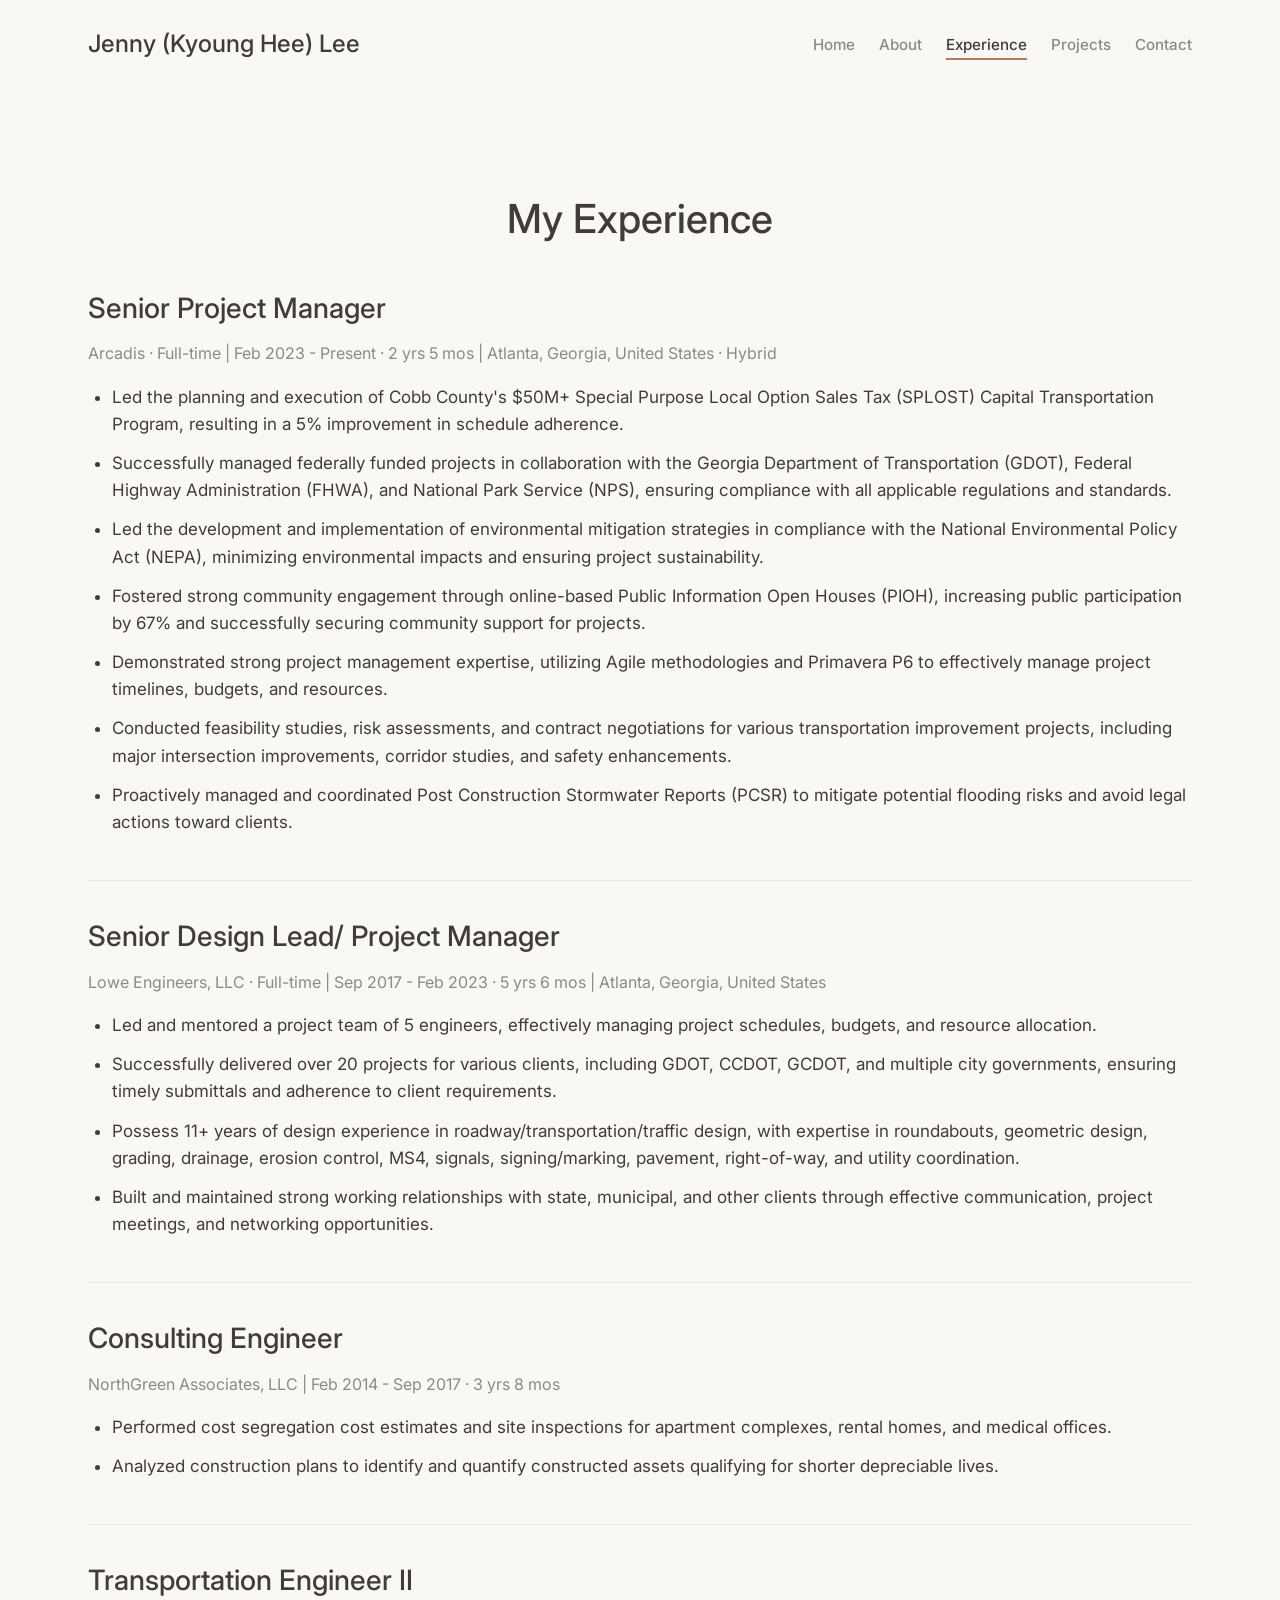
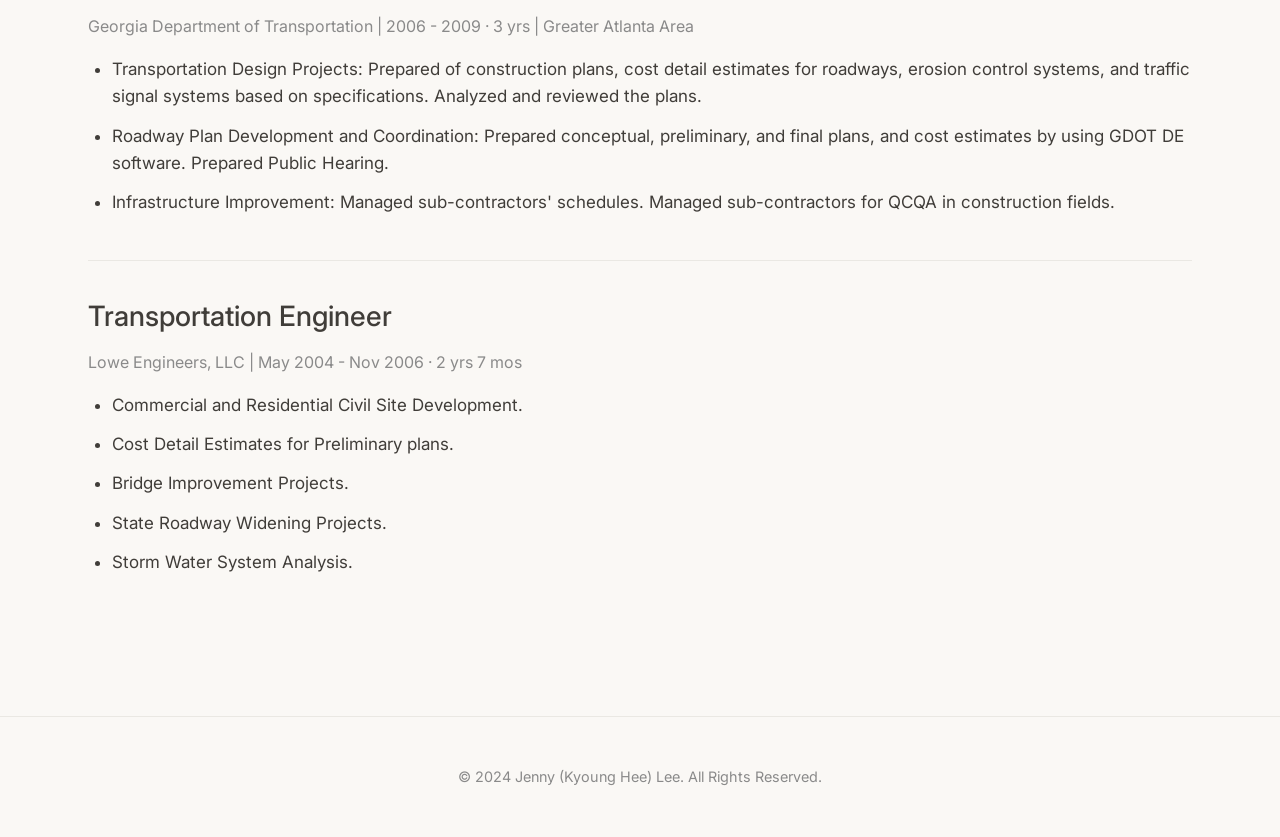
==== experience.html @ 039169fc "Jules was unable to complete the task in time. Please review the work done so far and provide feedba" ====
<!DOCTYPE html>
<html lang="en">
<head>
    <meta charset="UTF-8">
    <meta name="viewport" content="width=device-width, initial-scale=1.0">
    <title>Experience - Jenny (Kyoung Hee) Lee</title>
    <link rel="stylesheet" href="style.css">
    <link href="https://fonts.googleapis.com/css2?family=Inter:wght@400;500&display=swap" rel="stylesheet">
</head>
<body>
    <header>
        <div class="container">
            <div id="branding">
                <h1><a href="index.html">Jenny (Kyoung Hee) Lee</a></h1>
            </div>
            <nav>
                <ul>
                    <li><a href="index.html">Home</a></li>
                    <li><a href="index.html#about">About</a></li>
                    <li><a href="experience.html" class="active">Experience</a></li>
                    <li><a href="projects.html">Projects</a></li>
                    <li><a href="index.html#contact">Contact</a></li>
                </ul>
            </nav>
        </div>
    </header>
    <main>
        <section id="experience-content">
            <div class="container">
                <h2>My Experience</h2>

                <article class="job">
                    <h3>Senior Project Manager</h3>
                    <p class="company-details">Arcadis · Full-time | Feb 2023 - Present · 2 yrs 5 mos | Atlanta, Georgia, United States · Hybrid</p>
                    <ul>
                        <li>Led the planning and execution of Cobb County's $50M+ Special Purpose Local Option Sales Tax (SPLOST) Capital Transportation Program, resulting in a 5% improvement in schedule adherence.</li>
                        <li>Successfully managed federally funded projects in collaboration with the Georgia Department of Transportation (GDOT), Federal Highway Administration (FHWA), and National Park Service (NPS), ensuring compliance with all applicable regulations and standards.</li>
                        <li>Led the development and implementation of environmental mitigation strategies in compliance with the National Environmental Policy Act (NEPA), minimizing environmental impacts and ensuring project sustainability.</li>
                        <li>Fostered strong community engagement through online-based Public Information Open Houses (PIOH), increasing public participation by 67% and successfully securing community support for projects.</li>
                        <li>Demonstrated strong project management expertise, utilizing Agile methodologies and Primavera P6 to effectively manage project timelines, budgets, and resources.</li>
                        <li>Conducted feasibility studies, risk assessments, and contract negotiations for various transportation improvement projects, including major intersection improvements, corridor studies, and safety enhancements.</li>
                        <li>Proactively managed and coordinated Post Construction Stormwater Reports (PCSR) to mitigate potential flooding risks and avoid legal actions toward clients.</li>
                    </ul>
                </article>

                <article class="job">
                    <h3>Senior Design Lead/ Project Manager</h3>
                    <p class="company-details">Lowe Engineers, LLC · Full-time | Sep 2017 - Feb 2023 · 5 yrs 6 mos | Atlanta, Georgia, United States</p>
                    <ul>
                        <li>Led and mentored a project team of 5 engineers, effectively managing project schedules, budgets, and resource allocation.</li>
                        <li>Successfully delivered over 20 projects for various clients, including GDOT, CCDOT, GCDOT, and multiple city governments, ensuring timely submittals and adherence to client requirements.</li>
                        <li>Possess 11+ years of design experience in roadway/transportation/traffic design, with expertise in roundabouts, geometric design, grading, drainage, erosion control, MS4, signals, signing/marking, pavement, right-of-way, and utility coordination.</li>
                        <li>Built and maintained strong working relationships with state, municipal, and other clients through effective communication, project meetings, and networking opportunities.</li>
                    </ul>
                </article>

                <article class="job">
                    <h3>Consulting Engineer</h3>
                    <p class="company-details">NorthGreen Associates, LLC | Feb 2014 - Sep 2017 · 3 yrs 8 mos</p>
                    <ul>
                        <li>Performed cost segregation cost estimates and site inspections for apartment complexes, rental homes, and medical offices.</li>
                        <li>Analyzed construction plans to identify and quantify constructed assets qualifying for shorter depreciable lives.</li>
                    </ul>
                </article>

                <article class="job">
                    <h3>Transportation Engineer II</h3>
                    <p class="company-details">Georgia Department of Transportation | 2006 - 2009 · 3 yrs | Greater Atlanta Area</p>
                    <ul>
                        <li>Transportation Design Projects: Prepared of construction plans, cost detail estimates for roadways, erosion control systems, and traffic signal systems based on specifications. Analyzed and reviewed the plans.</li>
                        <li>Roadway Plan Development and Coordination: Prepared conceptual, preliminary, and final plans, and cost estimates by using GDOT DE software. Prepared Public Hearing.</li>
                        <li>Infrastructure Improvement: Managed sub-contractors' schedules. Managed sub-contractors for QCQA in construction fields.</li>
                    </ul>
                </article>

                <article class="job">
                    <h3>Transportation Engineer</h3>
                    <p class="company-details">Lowe Engineers, LLC | May 2004 - Nov 2006 · 2 yrs 7 mos</p>
                    <ul>
                        <li>Commercial and Residential Civil Site Development.</li>
                        <li>Cost Detail Estimates for Preliminary plans.</li>
                        <li>Bridge Improvement Projects.</li>
                        <li>State Roadway Widening Projects.</li>
                        <li>Storm Water System Analysis.</li>
                    </ul>
                </article>

            </div>
        </section>
    </main>
    <footer>
        <div class="container">
            <p>&copy; 2024 Jenny (Kyoung Hee) Lee. All Rights Reserved.</p>
            <!-- Conceptual: A subtle Maedeup knot graphic or a very minimalist landscape line drawing (Minhwa inspired) could be placed here in the footer as a small decorative element. -->
        </div>
    </footer>
</body>
</html>
---- style.css ----
/* Reset and Base Styles */
* {
    margin: 0;
    padding: 0;
    box-sizing: border-box;
}

/* Import chosen font - Example: Inter */
@import url('https://fonts.googleapis.com/css2?family=Inter:wght@400;500&display=swap');
/* Other options:
@import url('https://fonts.googleapis.com/css2?family=Manrope:wght@400;500&display=swap');
@import url('https://fonts.googleapis.com/css2?family=Figtree:wght@400;500&display=swap');
*/

/* CSS Variables */
:root {
    /* Color Palette */
    --color-bg: #FAF8F5; /* Warm, soft off-white/light cream */
    --color-text-primary: #403D39; /* Dark, soft gray/charcoal */
    --color-text-secondary: #8A8A8A; /* Lighter, warm gray */
    --color-accent: #B07B61; /* Muted, earthy terracotta/clay */
    --color-border: #EAE8E3; /* Very light, warm gray */
    --color-image-overlay: rgba(0, 0, 0, 0.2); /* Semi-transparent dark overlay */

    /* Font Family */
    --font-family-sans: 'Inter', sans-serif; /* Chosen font with fallback */
    /* --font-family-sans: 'Manrope', sans-serif; */
    /* --font-family-sans: 'Figtree', sans-serif; */

    /* Base Font Size */
    --font-size-base: 17px; /* Comfortable base font size */

    /* Spacing Scale */
    --space-xxs: 0.25rem; /* 4px if base is 16px */
    --space-xs: 0.5rem;   /* 8px */
    --space-sm: 0.75rem;  /* 12px */
    --space-md: 1rem;     /* 16px */
    --space-lg: 1.5rem;   /* 24px */
    --space-xl: 2rem;     /* 32px */
    --space-xxl: 3rem;    /* 48px */
    --space-xxxl: 4rem;   /* 64px */

    /* Transitions for Hover Effects */
    --transition-speed: 0.3s;
    --transition-timing: ease-in-out;
}

/* Body Styles */
body {
    font-family: var(--font-family-sans);
    font-size: var(--font-size-base);
    line-height: 1.7; /* Generous line height from new specs */
    color: var(--color-text-primary);
    background-color: var(--color-bg);
    -webkit-font-smoothing: antialiased; /* Smoother fonts */
    -moz-osx-font-smoothing: grayscale;
}

/* Basic Image Styling */
img, picture, video, canvas, svg {
    display: block;
    max-width: 100%;
    height: auto; /* Maintain aspect ratio */
}

/* General Smooth Transitions for Interactive Elements (can be overridden) */
a, button, input[type="submit"], input[type="button"] {
    transition: all var(--transition-speed) var(--transition-timing);
}

/* Global Link Styling */
a {
    color: inherit; /* Default links inherit text color */
    text-decoration: none; /* No underline by default */
    /* transition is already globally set */
}

a:hover {
    color: var(--color-accent); /* Accent color on hover for most links */
    /* text-decoration: underline; */ /* Optional: underline on hover, can be specific */
    /* text-decoration-color: var(--color-accent); */ /* If using underline */
}

/* Layout Styles */
.container {
    width: 90%; /* Or a different percentage like 85%-90% based on preference */
    max-width: 1280px; /* Updated max-width */
    margin-left: auto;
    margin-right: auto;
    padding-left: var(--space-lg); /* Use consistent spacing variables */
    padding-right: var(--space-lg);
}

/* Header and Navigation */
header {
    background-color: transparent; /* Header is transparent */
    padding: var(--space-lg) 0;
    position: sticky;
    top: 0;
    z-index: 1000;
    /* backdrop-filter: blur(5px); */ /* Optional: if a subtle blur is desired under header */
    /* border-bottom: 1px solid var(--color-border); */ /* Optional: subtle border */
}

header .container {
    display: flex;
    justify-content: space-between;
    align-items: center;
}

#branding h1 {
    margin: 0;
    font-size: 1.5rem; /* Corresponds to --font-size-h4 or similar */
    font-weight: 500; /* Medium weight for branding */
}

#branding h1 a {
    color: var(--color-text-primary);
    text-decoration: none;
}

#branding h1 a:hover {
    color: var(--color-accent);
}

nav ul {
    list-style: none;
    display: flex;
    gap: var(--space-lg); /* Spacing between nav items */
}

nav ul li a {
    text-decoration: none;
    color: var(--color-text-secondary); /* Lighter color for nav links */
    font-size: 0.95rem; /* Slightly smaller than base */
    font-weight: 500;
    padding-bottom: var(--space-xxs);
    border-bottom: 2px solid transparent;
}

nav ul li a:hover,
nav ul li a.active { /* For current page indication */
    color: var(--color-text-primary);
    border-bottom-color: var(--color-accent);
}

/* Main Content and Sections */
main {
    padding-top: var(--space-xl); /* Space below sticky header if header had fixed height/bg */
                               /* May not be needed if header is transparent and content flows under */
}

section {
    padding: var(--space-xxxl) 0; /* Generous padding for sections */
}

section:nth-child(even) { /* Example: alternate section background if desired */
    /* background-color: #F7F5F2; */ /* Slightly different off-white */
}

section h2 { /* Section Titles */
    font-size: 2.5rem; /* Corresponds to --font-size-h2 or similar */
    font-weight: 500;
    color: var(--color-text-primary);
    margin-bottom: var(--space-xl);
    text-align: center; /* Centered section titles */
}

/* Footer */
footer {
    padding: var(--space-xxl) 0;
    text-align: center;
    border-top: 1px solid var(--color-border); /* Subtle border for footer */
    margin-top: var(--space-xxxl);
}

footer p {
    color: var(--color-text-secondary);
    font-size: 0.9rem;
}

/* Section-Specific Styles */

/* Hero Section */
#hero {
    text-align: center;
    padding: var(--space-xxxl) var(--space-lg) var(--space-xxl) var(--space-lg); /* Adjusted padding */
    background-color: transparent; /* Hero might not need a different background */
}

#hero h2 { /* Main headline in Hero */
    font-size: 3rem; /* Example size, adjust as per hierarchy */
    font-weight: 500;
    line-height: 1.2;
    margin-bottom: var(--space-lg);
    color: var(--color-text-primary);
}

#hero p { /* Sub-headline */
    font-size: 1.25rem;
    color: var(--color-text-secondary);
    max-width: 750px; /* Max width for readability */
    margin-left: auto;
    margin-right: auto;
    margin-bottom: var(--space-xl);
}

/* About Section */
#about .container {
    max-width: 800px; /* More focused text column for readability */
    /* text-align: left; */ /* Default, so not strictly needed to override */
}

#about p {
    font-size: 1.1rem; /* Slightly larger for emphasis if desired */
    line-height: 1.7; /* Ensure this is applied */
    color: var(--color-text-primary);
    margin-bottom: var(--space-lg);
}
/* Conceptual: Add subtle border-radius to images if any are ever added here */
/* #about img { border-radius: 4px; animation: fadeIn 0.5s ease-in-out; } */

/* Experience Section */
.job {
    margin-bottom: var(--space-xl);
    padding-bottom: var(--space-xl);
    border-bottom: 1px solid var(--color-border);
}

.job:last-child {
    border-bottom: none;
    margin-bottom: 0;
    padding-bottom: 0;
}

.job h3 { /* Job Title */
    font-size: 1.75rem; /* --font-size-h3 or similar */
    font-weight: 500;
    margin-bottom: var(--space-xs);
    color: var(--color-text-primary);
}

.job .company-details { /* Company, Dates, Location */
    font-size: 1rem;
    color: var(--color-text-secondary);
    margin-bottom: var(--space-md);
}

.job ul {
    list-style-position: outside;
    padding-left: var(--space-lg); /* Indent list */
}

.job ul li {
    margin-bottom: var(--space-sm);
    line-height: 1.6; /* Ensure good line height for list items */
}

/* Education Section */
.education-item {
    margin-bottom: var(--space-lg);
}

.education-item:last-child {
    margin-bottom: 0;
}

.education-item h3 { /* Institution Name */
    font-size: 1.5rem; /* --font-size-h4 or similar */
    font-weight: 500;
    margin-bottom: var(--space-xxs);
}

.education-item .degree { /* Degree and Field */
    font-size: 1.1rem;
    color: var(--color-text-primary); /* Slightly more prominent */
    font-weight: 500;
    margin-bottom: var(--space-xs);
}

.education-item .duration,
.education-item .activities {
    font-size: 0.95rem;
    color: var(--color-text-secondary);
    margin-bottom: var(--space-xs);
}

/* Licenses & Certifications Section */
.licenses-list {
    list-style: none; /* Remove default bullets */
    padding-left: 0;
}

.licenses-list li {
    font-size: 1.05rem;
    margin-bottom: var(--space-md);
    padding-left: var(--space-lg); /* Space for custom marker */
    position: relative;
}

.licenses-list li::before {
    content: '✧'; /* Example Unicode character: star or other motif */
    position: absolute;
    left: 0;
    top: 2px; /* Adjust vertical alignment */
    color: var(--color-accent);
    font-size: 1rem; /* Size of the marker */
}

/* Skills Section */
.skills-list {
    list-style: none;
    padding: 0;
    display: flex; /* Using flexbox for wrapping tags */
    flex-wrap: wrap;
    gap: var(--space-md); /* Gap between skill tags */
    justify-content: center; /* Center tags if they don't fill width */
}

.skills-list li {
    background-color: transparent;
    color: var(--color-text-secondary);
    padding: var(--space-sm) var(--space-md);
    border: 1px solid var(--color-border);
    border-radius: 20px; /* Pill shape */
    font-size: 0.95rem;
    font-weight: 500;
}

.skills-list li:hover {
    background-color: var(--color-accent);
    color: var(--color-bg); /* Or a light text color if accent is dark */
    border-color: var(--color-accent);
}


/* Activity Section (Posts) */
#activity h2 { /* "Recent Activity & Posts" */
    text-align: center; /* Keep centered as per default section h2 */
    margin-bottom: var(--space-xl); /* Ensure adequate space before posts */
}
#activity .post {
    background-color: transparent; /* No heavy card background */
    padding: var(--space-md) 0; /* Vertical padding, no horizontal as container handles it */
    margin-bottom: var(--space-lg);
    border-bottom: 1px solid var(--color-border); /* Subtle separator */
    /* Remove box-shadow and excessive padding from previous .post style */
}

#activity .post:last-of-type {
    border-bottom: none; /* Corrected from previous attempt where this might have been missed */
    margin-bottom: 0;
}

#activity .post-meta {
    font-size: 0.9rem;
    color: var(--color-text-secondary);
    margin-bottom: var(--space-sm);
}

#activity .post-content p {
    font-size: 1rem; /* Standard body text size */
    line-height: 1.7;
    color: var(--color-text-primary);
    margin-bottom: var(--space-sm);
}

#activity .post-content .quoted-text {
    border-left: 3px solid var(--color-accent);
    padding-left: var(--space-md);
    margin: var(--space-md) 0;
    font-style: normal; /* Remove italic if not desired for new theme */
    color: var(--color-text-secondary); /* Keep secondary for quotes */
}

#activity .post-content .quoted-text p {
    font-size: 0.95rem; /* Slightly smaller for quotes */
}

#activity .post-engagement {
    font-size: 0.9rem;
    color: var(--color-text-secondary);
    margin-top: var(--space-sm);
}

/* Contact Section */
#contact {
    text-align: center;
}

#contact p {
    font-size: 1.1rem;
    margin-bottom: var(--space-md);
    color: var(--color-text-primary);
}

#contact a {
    color: var(--color-accent); /* Starts with accent color */
    text-decoration: none;
    font-weight: 500;
    border-bottom: 1px solid transparent;
}

#contact a:hover {
    border-bottom-color: var(--color-accent); /* Underline hover for already accent link */
    color: var(--color-accent); /* Keep accent color, or slightly darken/lighten if desired */
}

/* Utility and Theming Classes (e.g., for dividers) */
hr.styled-divider {
    border: 0;
    height: 1px;
    background-image: linear-gradient(to right, transparent, var(--color-border), transparent);
    margin: var(--space-xxl) 0;
}

hr.styled-divider-subtle { /* For use within sections, like between posts if not using border-bottom */
    border: 0;
    height: 1px;
    background-color: var(--color-border); /* Lighter than main styled-divider */
    margin: var(--space-lg) 0; /* Adjust spacing if kept */
}

@keyframes fadeIn {
    from { opacity: 0; }
    to { opacity: 1; }
}

.fade-in-image {
    animation: fadeIn 0.5s ease-in-out;
    border-radius: 4px; /* Apply default border-radius here */
}

/* Conceptual Minimal Button Styling */
.btn {
    display: inline-block;
    padding: var(--space-sm) var(--space-lg);
    font-family: var(--font-family-sans);
    font-size: 0.95rem; /* Or var(--font-size-base) */
    font-weight: 500;
    text-align: center;
    cursor: pointer;
    border: 1px solid transparent; /* Default no border */
    border-radius: 4px; /* Subtle border-radius as per image spec */
    color: var(--color-text-secondary); /* Default text color for minimal button */
    background-color: transparent;
    /* transition is already global */
}

.btn:hover {
    color: var(--color-accent);
    /* border-color: var(--color-accent); */ /* Optional border on hover */
}

.btn-primary { /* Example of a primary button */
    color: var(--color-bg); /* Text color for primary button */
    background-color: var(--color-accent); /* Accent background */
    border-color: var(--color-accent);
}

.btn-primary:hover {
    background-color: #A06B51; /* Slightly darker accent - adjust as needed */
    border-color: #A06B51;
    color: var(--color-bg);
}

/* Conceptual Form Input Styling */
input[type="text"],
input[type="email"],
input[type="tel"],
textarea {
    font-family: var(--font-family-sans);
    font-size: 1rem;
    padding: var(--space-sm) var(--space-md);
    border: 1px solid var(--color-border);
    border-radius: 4px; /* Subtle border-radius */
    background-color: var(--color-bg); /* Or a slightly lighter variant like #fff */
    color: var(--color-text-primary);
    width: 100%; /* Default to full width within container */
    margin-bottom: var(--space-md);
    /* transition is already global */
}

input[type="text"]:focus,
input[type="email"]:focus,
input[type="tel"]:focus,
textarea:focus {
    outline: none;
    border-color: var(--color-accent);
    box-shadow: 0 0 3px var(--color-accent); /* Simpler focus shadow */
}

/* Styling for Projects Page - projects.html */
#projects-content .project-entry {
    background-color: var(--color-bg); /* Or a slightly whiter like #FFFFFF if --color-bg is very creamy */
    border: 1px solid var(--color-border);
    border-radius: 8px; /* Soften edges, consistent with image styling goal */
    padding: var(--space-xl);
    margin-bottom: var(--space-xxl); /* Space between project entries */
    box-shadow: 0 2px 5px rgba(0,0,0,0.05); /* Subtle shadow for depth */
}

.project-section {
    margin-bottom: var(--space-lg);
    padding-bottom: var(--space-lg);
    border-bottom: 1px solid var(--color-border); /* Divider between sections within a project */
}

.project-section:last-child {
    margin-bottom: 0;
    padding-bottom: 0;
    border-bottom: none;
}

.project-section h4 { /* Titles for sections like "Executive Summary" */
    font-size: 1.5rem; /* h3 size from spec */
    font-weight: 500;
    color: var(--color-text-primary);
    margin-bottom: var(--space-md);
    padding-bottom: var(--space-sm);
    border-bottom: 2px solid var(--color-accent);
    display: inline-block; /* So border only spans text */
}

.project-name { /* Main project title */
    font-size: 2rem; /* h2 size from spec */
    font-weight: 500;
    color: var(--color-text-primary);
    margin-bottom: var(--space-md);
}

.project-meta {
    font-size: 1rem;
    color: var(--color-text-secondary);
    margin-bottom: var(--space-xs);
}

.project-meta .meta-label,
.project-section .sub-label { /* For labels like "My Role:", "Client:", "The Core Challenge:" */
    font-weight: 500;
    color: var(--color-text-primary); /* Or a slightly less prominent color than main headings */
}

.project-section p {
    font-size: 1rem;
    line-height: 1.7;
    color: var(--color-text-primary);
    margin-bottom: var(--space-sm);
}

.project-key-metrics ul {
    list-style: none; /* Remove default bullets */
    padding-left: 0;
}

.project-key-metrics ul li {
    font-size: 1rem;
    color: var(--color-text-primary);
    margin-bottom: var(--space-sm);
    padding-left: var(--space-md); /* Indent for custom bullet or visual */
    position: relative;
}

.project-key-metrics ul li::before {
    content: "•"; /* Simple bullet, can be changed */
    color: var(--color-accent);
    position: absolute;
    left: 0;
    font-weight: bold;
}

/* Responsive Styles (Mobile-First Approach if building from scratch, or adjustments here) */
@media (max-width: 992px) { /* Tablet and larger mobile */
    .container {
        width: 90%; /* More space on smaller screens */
    }
    #hero h2 {
        font-size: 3rem;
    }
    section h2 {
        font-size: 2.2rem;
    }
    .job h3 {
        font-size: 1.5rem;
    }
    .education-item h3 {
        font-size: 1.3rem;
    }
}

@media (max-width: 768px) { /* Smaller tablets and mobile */
    body {
        --font-size-base: 16px; /* Slightly smaller base for mobile */
    }
    /* Styles from the project-specific media query are merged here */
    .project-name {
        font-size: 1.75rem;
    }
    .project-section h4 {
        font-size: 1.3rem;
    }
    #projects-content .project-entry {
        padding: var(--space-lg);
    }
    #hero h2 {
        font-size: 2.5rem;
    }
    #hero p {
        font-size: 1.1rem;
    }
    section h2 {
        font-size: 2rem;
        margin-bottom: var(--space-lg); /* Adjust space for titles */
    }
    section {
        padding: var(--space-xxl) 0; /* Adjust section padding */
    }
    nav ul {
        gap: var(--space-md); /* Reduce gap for nav items */
    }
    nav ul li a {
        font-size: 0.9rem;
    }
    .skills-list {
        flex-direction: column; /* Stack skills on smaller screens */
        align-items: center; /* Center tags when stacked */
    }
    .skills-list li {
        width: 80%; /* Or some other suitable width */
        text-align: center;
    }
}

@media (max-width: 576px) { /* Small mobile devices */
    #branding h1 {
        font-size: 1.3rem;
    }
    header .container {
        flex-direction: column; /* Stack header items */
        gap: var(--space-md);
    }
    nav ul {
        justify-content: center; /* Center nav items when stacked */
        flex-wrap: wrap; /* Allow nav items to wrap if needed */
    }
    #hero h2 {
        font-size: 2rem;
    }
    section h2 {
        font-size: 1.8rem;
    }
    #about p, .job ul li, .education-item p {
        font-size: 1rem; /* Adjust paragraph font sizes */
    }
    .job h3 {
        font-size: 1.3rem;
    }
}
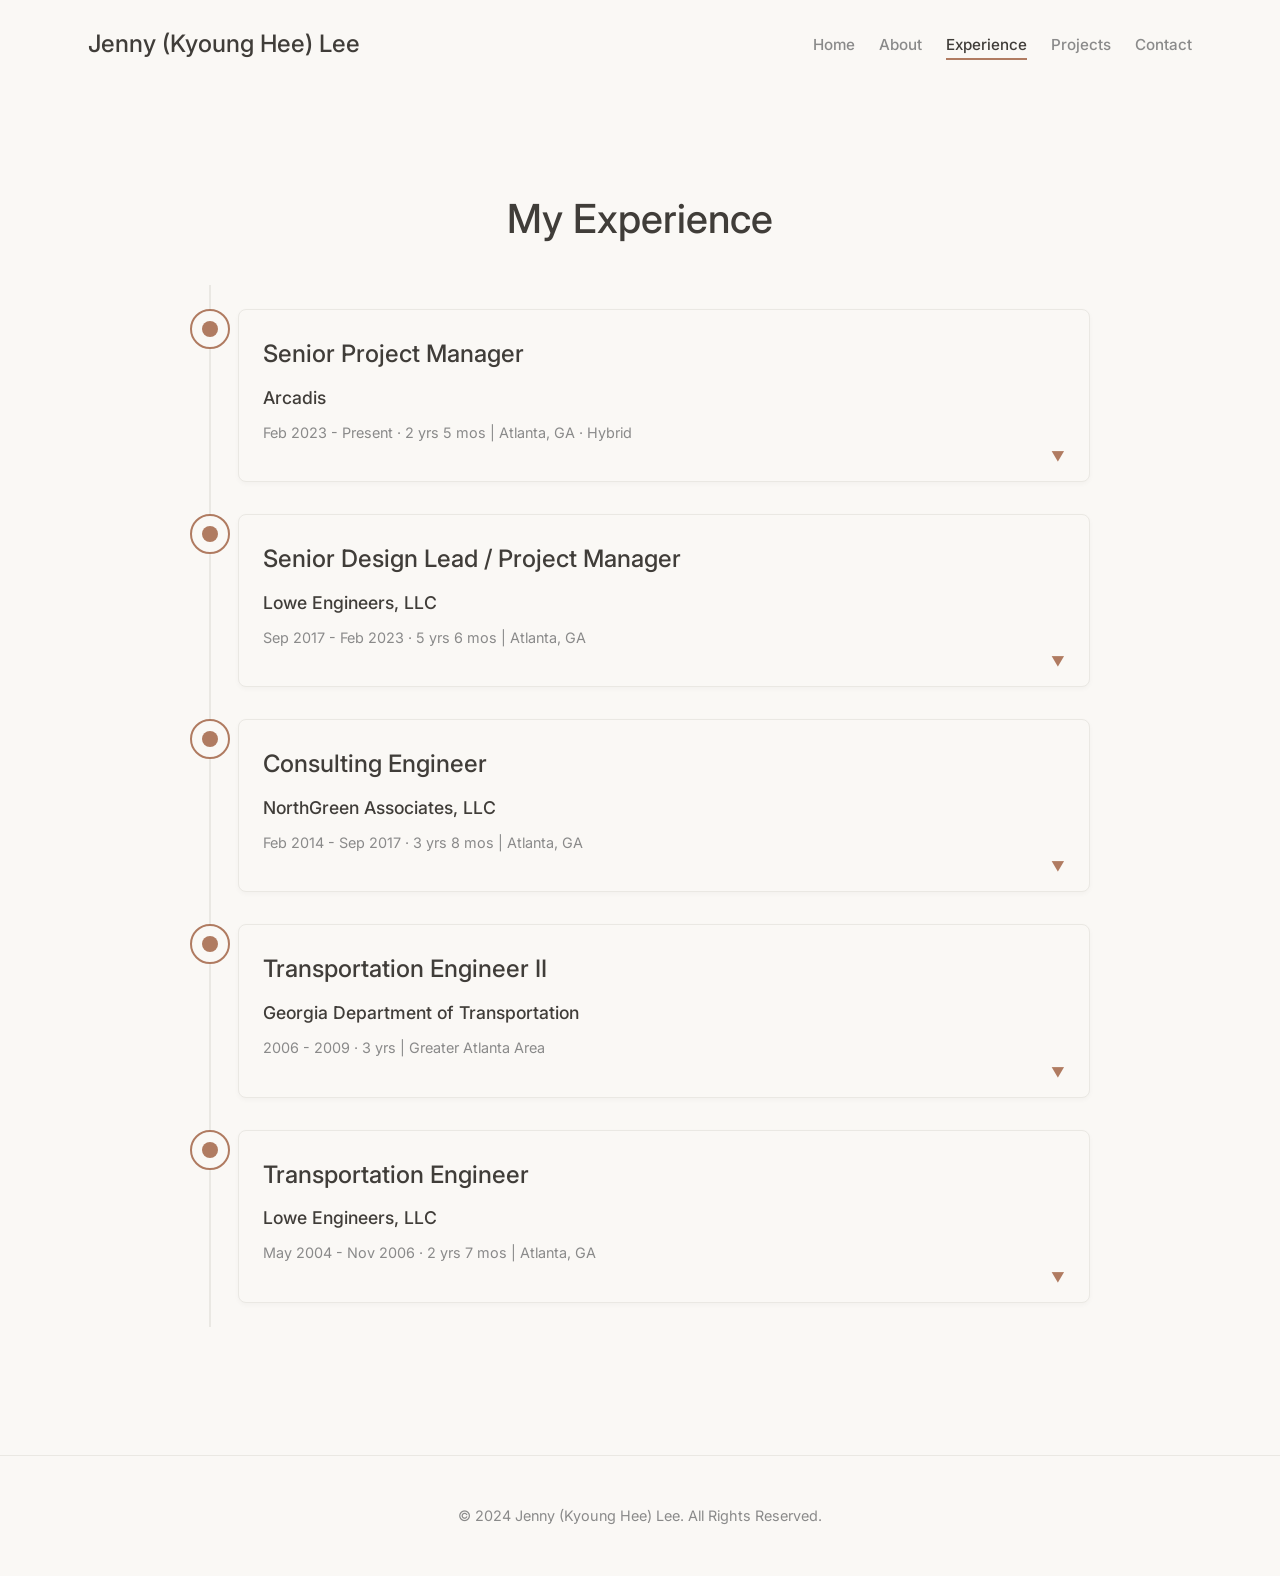
==== commit 0e2ff3e3: "Jules was unable to complete the task in time. Please review the work done so far and provide feedba" ====
--- a/experience.html
+++ b/experience.html
@@ -28,65 +28,132 @@
         <section id="experience-content">
             <div class="container">
                 <h2>My Experience</h2>
+                <div class="experience-timeline">
 
-                <article class="job">
-                    <h3>Senior Project Manager</h3>
-                    <p class="company-details">Arcadis · Full-time | Feb 2023 - Present · 2 yrs 5 mos | Atlanta, Georgia, United States · Hybrid</p>
-                    <ul>
-                        <li>Led the planning and execution of Cobb County's $50M+ Special Purpose Local Option Sales Tax (SPLOST) Capital Transportation Program, resulting in a 5% improvement in schedule adherence.</li>
-                        <li>Successfully managed federally funded projects in collaboration with the Georgia Department of Transportation (GDOT), Federal Highway Administration (FHWA), and National Park Service (NPS), ensuring compliance with all applicable regulations and standards.</li>
-                        <li>Led the development and implementation of environmental mitigation strategies in compliance with the National Environmental Policy Act (NEPA), minimizing environmental impacts and ensuring project sustainability.</li>
-                        <li>Fostered strong community engagement through online-based Public Information Open Houses (PIOH), increasing public participation by 67% and successfully securing community support for projects.</li>
-                        <li>Demonstrated strong project management expertise, utilizing Agile methodologies and Primavera P6 to effectively manage project timelines, budgets, and resources.</li>
-                        <li>Conducted feasibility studies, risk assessments, and contract negotiations for various transportation improvement projects, including major intersection improvements, corridor studies, and safety enhancements.</li>
-                        <li>Proactively managed and coordinated Post Construction Stormwater Reports (PCSR) to mitigate potential flooding risks and avoid legal actions toward clients.</li>
-                    </ul>
-                </article>
+                    <!-- Job 1: Arcadis -->
+                    <div class="timeline-item">
+                        <div class="timeline-marker"></div>
+                        <div class="timeline-card">
+                            <div class="timeline-summary">
+                                <h3 class="timeline-title">Senior Project Manager</h3>
+                                <p class="timeline-company">Arcadis</p>
+                                <p class="timeline-dates">Feb 2023 - Present · 2 yrs 5 mos | Atlanta, GA · Hybrid</p>
+                            </div>
+                            <div class="timeline-details">
+                                <ul>
+                                    <li>Led the planning and execution of Cobb County's $50M+ Special Purpose Local Option Sales Tax (SPLOST) Capital Transportation Program, resulting in a 5% improvement in schedule adherence.</li>
+                                    <li>Successfully managed federally funded projects in collaboration with the Georgia Department of Transportation (GDOT), Federal Highway Administration (FHWA), and National Park Service (NPS), ensuring compliance with all applicable regulations and standards.</li>
+                                    <li>Led the development and implementation of environmental mitigation strategies in compliance with the National Environmental Policy Act (NEPA), minimizing environmental impacts and ensuring project sustainability.</li>
+                                    <li>Fostered strong community engagement through online-based Public Information Open Houses (PIOH), increasing public participation by 67% and successfully securing community support for projects.</li>
+                                    <li>Demonstrated strong project management expertise, utilizing Agile methodologies and Primavera P6 to effectively manage project timelines, budgets, and resources.</li>
+                                    <li>Conducted feasibility studies, risk assessments, and contract negotiations for various transportation improvement projects, including major intersection improvements, corridor studies, and safety enhancements.</li>
+                                    <li>Proactively managed and coordinated Post Construction Stormwater Reports (PCSR) to mitigate potential flooding risks and avoid legal actions toward clients.</li>
+                                </ul>
+                                <div class="timeline-skills-emphasized">
+                                    <p><strong>Skills Emphasized:</strong> <span>Capital Project Management, Agile Methodologies, Stakeholder Engagement, NEPA Compliance</span></p>
+                                </div>
+                                <p class="timeline-tech"><strong>Key Technologies:</strong> Primavera P6, Agile PM Tools, GIS, NEPA Compliance Software (Placeholder)</p>
+                            </div>
+                        </div>
+                    </div>
 
-                <article class="job">
-                    <h3>Senior Design Lead/ Project Manager</h3>
-                    <p class="company-details">Lowe Engineers, LLC · Full-time | Sep 2017 - Feb 2023 · 5 yrs 6 mos | Atlanta, Georgia, United States</p>
-                    <ul>
-                        <li>Led and mentored a project team of 5 engineers, effectively managing project schedules, budgets, and resource allocation.</li>
-                        <li>Successfully delivered over 20 projects for various clients, including GDOT, CCDOT, GCDOT, and multiple city governments, ensuring timely submittals and adherence to client requirements.</li>
-                        <li>Possess 11+ years of design experience in roadway/transportation/traffic design, with expertise in roundabouts, geometric design, grading, drainage, erosion control, MS4, signals, signing/marking, pavement, right-of-way, and utility coordination.</li>
-                        <li>Built and maintained strong working relationships with state, municipal, and other clients through effective communication, project meetings, and networking opportunities.</li>
-                    </ul>
-                </article>
+                    <!-- Job 2: Lowe Engineers, LLC -->
+                    <div class="timeline-item">
+                        <div class="timeline-marker"></div>
+                        <div class="timeline-card">
+                            <div class="timeline-summary">
+                                <h3 class="timeline-title">Senior Design Lead / Project Manager</h3>
+                                <p class="timeline-company">Lowe Engineers, LLC</p>
+                                <p class="timeline-dates">Sep 2017 - Feb 2023 · 5 yrs 6 mos | Atlanta, GA</p>
+                            </div>
+                            <div class="timeline-details">
+                                <ul>
+                                    <li>Led and mentored a project team of 5 engineers, effectively managing project schedules, budgets, and resource allocation.</li>
+                                    <li>Successfully delivered over 20 projects for various clients, including GDOT, CCDOT, GCDOT, and multiple city governments, ensuring timely submittals and adherence to client requirements.</li>
+                                    <li>Possess 11+ years of design experience in roadway/transportation/traffic design, with expertise in roundabouts, geometric design, grading, drainage, erosion control, MS4, signals, signing/marking, pavement, right-of-way, and utility coordination.</li>
+                                    <li>Built and maintained strong working relationships with state, municipal, and other clients through effective communication, project meetings, and networking opportunities.</li>
+                                </ul>
+                                <div class="timeline-skills-emphasized">
+                                    <p><strong>Skills Emphasized:</strong> <span>Roadway Design (Roundabouts, Geometric Design), Team Leadership, Client Management</span></p>
+                                </div>
+                                <p class="timeline-tech"><strong>Key Technologies:</strong> MicroStation, OpenRoads, AutoCAD Civil 3D, HEC-RAS (Placeholder)</p>
+                            </div>
+                        </div>
+                    </div>
 
-                <article class="job">
-                    <h3>Consulting Engineer</h3>
-                    <p class="company-details">NorthGreen Associates, LLC | Feb 2014 - Sep 2017 · 3 yrs 8 mos</p>
-                    <ul>
-                        <li>Performed cost segregation cost estimates and site inspections for apartment complexes, rental homes, and medical offices.</li>
-                        <li>Analyzed construction plans to identify and quantify constructed assets qualifying for shorter depreciable lives.</li>
-                    </ul>
-                </article>
+                    <!-- Job 3: NorthGreen Associates, LLC -->
+                    <div class="timeline-item">
+                        <div class="timeline-marker"></div>
+                        <div class="timeline-card">
+                            <div class="timeline-summary">
+                                <h3 class="timeline-title">Consulting Engineer</h3>
+                                <p class="timeline-company">NorthGreen Associates, LLC</p>
+                                <p class="timeline-dates">Feb 2014 - Sep 2017 · 3 yrs 8 mos | Atlanta, GA</p>
+                            </div>
+                            <div class="timeline-details">
+                                <ul>
+                                    <li>Performed cost segregation cost estimates and site inspections for apartment complexes, rental homes, and medical offices.</li>
+                                    <li>Analyzed construction plans to identify and quantify constructed assets qualifying for shorter depreciable lives.</li>
+                                </ul>
+                                <div class="timeline-skills-emphasized">
+                                    <p><strong>Skills Emphasized:</strong> <span>Cost Segregation Analysis, Construction Plan Review, Asset Quantification</span></p>
+                                </div>
+                                <p class="timeline-tech"><strong>Key Technologies:</strong> Cost Estimation Software, Excel, Plan Reading (Placeholder)</p>
+                            </div>
+                        </div>
+                    </div>
 
-                <article class="job">
-                    <h3>Transportation Engineer II</h3>
-                    <p class="company-details">Georgia Department of Transportation | 2006 - 2009 · 3 yrs | Greater Atlanta Area</p>
-                    <ul>
-                        <li>Transportation Design Projects: Prepared of construction plans, cost detail estimates for roadways, erosion control systems, and traffic signal systems based on specifications. Analyzed and reviewed the plans.</li>
-                        <li>Roadway Plan Development and Coordination: Prepared conceptual, preliminary, and final plans, and cost estimates by using GDOT DE software. Prepared Public Hearing.</li>
-                        <li>Infrastructure Improvement: Managed sub-contractors' schedules. Managed sub-contractors for QCQA in construction fields.</li>
-                    </ul>
-                </article>
+                    <!-- Job 4: Georgia Department of Transportation -->
+                    <div class="timeline-item">
+                        <div class="timeline-marker"></div>
+                        <div class="timeline-card">
+                            <div class="timeline-summary">
+                                <h3 class="timeline-title">Transportation Engineer II</h3>
+                                <p class="timeline-company">Georgia Department of Transportation</p>
+                                <p class="timeline-dates">2006 - 2009 · 3 yrs | Greater Atlanta Area</p>
+                            </div>
+                            <div class="timeline-details">
+                                <ul>
+                                    <li>Transportation Design Projects: Prepared of construction plans, cost detail estimates for roadways, erosion control systems, and traffic signal systems based on specifications. Analyzed and reviewed the plans.</li>
+                                    <li>Roadway Plan Development and Coordination: Prepared conceptual, preliminary, and final plans, and cost estimates by using GDOT DE software. Prepared Public Hearing.</li>
+                                    <li>Infrastructure Improvement: Managed sub-contractors' schedules. Managed sub-contractors for QCQA in construction fields.</li>
+                                </ul>
+                                <div class="timeline-skills-emphasized">
+                                    <p><strong>Skills Emphasized:</strong> <span>GDOT Design Software, Plan Preparation, Cost Estimation</span></p>
+                                </div>
+                                <p class="timeline-tech"><strong>Key Technologies:</strong> GDOT DE Software, MicroStation (Placeholder)</p>
+                            </div>
+                        </div>
+                    </div>
 
-                <article class="job">
-                    <h3>Transportation Engineer</h3>
-                    <p class="company-details">Lowe Engineers, LLC | May 2004 - Nov 2006 · 2 yrs 7 mos</p>
-                    <ul>
-                        <li>Commercial and Residential Civil Site Development.</li>
-                        <li>Cost Detail Estimates for Preliminary plans.</li>
-                        <li>Bridge Improvement Projects.</li>
-                        <li>State Roadway Widening Projects.</li>
-                        <li>Storm Water System Analysis.</li>
-                    </ul>
-                </article>
+                    <!-- Job 5: Lowe Engineers, LLC (earlier role) -->
+                    <div class="timeline-item">
+                        <div class="timeline-marker"></div>
+                        <div class="timeline-card">
+                            <div class="timeline-summary">
+                                <h3 class="timeline-title">Transportation Engineer</h3>
+                                <p class="timeline-company">Lowe Engineers, LLC</p>
+                                <p class="timeline-dates">May 2004 - Nov 2006 · 2 yrs 7 mos | Atlanta, GA</p>
+                            </div>
+                            <div class="timeline-details">
+                                <ul>
+                                    <li>Commercial and Residential Civil Site Development.</li>
+                                    <li>Cost Detail Estimates for Preliminary plans.</li>
+                                    <li>Bridge Improvement Projects.</li>
+                                    <li>State Roadway Widening Projects.</li>
+                                    <li>Storm Water System Analysis.</li>
+                                </ul>
+                                <div class="timeline-skills-emphasized">
+                                    <p><strong>Skills Emphasized:</strong> <span>Civil Site Development, Storm Water Analysis, Bridge Improvement Project Coordination</span></p>
+                                </div>
+                                <p class="timeline-tech"><strong>Key Technologies:</strong> AutoCAD, StormCAD, Site Development Software (Placeholder)</p>
+                            </div>
+                        </div>
+                    </div>
 
-            </div>
-        </section>
+                </div> <!-- end .experience-timeline -->
+            </div> <!-- end .container -->
+        </section> <!-- end #experience-content -->
     </main>
     <footer>
         <div class="container">
@@ -94,5 +161,6 @@
             <!-- Conceptual: A subtle Maedeup knot graphic or a very minimalist landscape line drawing (Minhwa inspired) could be placed here in the footer as a small decorative element. -->
         </div>
     </footer>
+    <script src="scripts.js" defer></script>
 </body>
 </html>
--- a/style.css
+++ b/style.css
@@ -490,6 +490,342 @@
     box-shadow: 0 0 3px var(--color-accent); /* Simpler focus shadow */
 }
 
+/* Experience Timeline Styles */
+#experience-content h2 { /* "My Experience" title */
+    text-align: center;
+    margin-bottom: var(--space-xl);
+}
+
+.experience-timeline {
+    position: relative;
+    max-width: 900px; /* Max width for the timeline itself */
+    margin: 0 auto;
+    padding: var(--space-lg) 0;
+}
+
+/* The actual timeline line */
+.experience-timeline::before {
+    content: '';
+    position: absolute;
+    left: 19px; /* Position to align with the center of markers (40px width / 2 - 1px border) */
+    top: 0;
+    bottom: 0;
+    width: 2px;
+    background-color: var(--color-border);
+}
+
+.timeline-item {
+    position: relative;
+    margin-bottom: var(--space-xl); /* Space between timeline items */
+    padding-left: var(--space-xxl); /* Space for the marker and line */
+}
+
+.timeline-item:last-child {
+    margin-bottom: 0;
+}
+
+.timeline-marker {
+    position: absolute;
+    left: 0;
+    top: 0; /* Align with the top of the card title or content */
+    width: 40px; /* Increased size for better visual */
+    height: 40px;
+    background-color: var(--color-bg); /* Background to sit on top of the line */
+    border: 2px solid var(--color-accent);
+    border-radius: 50%;
+    z-index: 1; /* Make sure marker is above the timeline line */
+    display: flex;
+    justify-content: center;
+    align-items: center;
+}
+
+/* Optional: Inner dot for the marker */
+.timeline-marker::after {
+    content: '';
+    width: 16px;
+    height: 16px;
+    background-color: var(--color-accent);
+    border-radius: 50%;
+    display: block;
+}
+
+.timeline-card {
+    background-color: var(--color-bg); /* Or #FFFFFF for a slightly whiter card */
+    border: 1px solid var(--color-border);
+    border-radius: 8px;
+    padding: var(--space-lg);
+    position: relative; /* For potential ::before arrow or styling */
+    box-shadow: 0 2px 5px rgba(0,0,0,0.03); /* Very subtle shadow */
+}
+
+.timeline-summary {
+    cursor: pointer; /* Indicate it's clickable */
+    padding-bottom: var(--space-sm); /* Add some padding if details are directly below */
+}
+
+.timeline-summary:hover .timeline-title {
+    color: var(--color-accent); /* Title changes color on hover of summary */
+}
+
+.timeline-title { /* h3 inside summary */
+    font-size: 1.5rem; /* Consistent with project card title */
+    font-weight: 500;
+    color: var(--color-text-primary);
+    margin-bottom: var(--space-xs);
+    transition: color var(--transition-speed) var(--transition-timing);
+}
+
+.timeline-company {
+    font-size: 1.1rem;
+    font-weight: 500; /* Make company name slightly more prominent */
+    color: var(--color-text-primary); /* Or a slightly lighter primary */
+    margin-bottom: var(--space-xs);
+}
+
+.timeline-dates {
+    font-size: 0.9rem;
+    color: var(--color-text-secondary);
+    margin-bottom: 0; /* No margin if it's the last item in summary */
+}
+
+.timeline-details {
+    display: none; /* Hidden by default */
+    padding-top: var(--space-md);
+    margin-top: var(--space-md);
+    border-top: 1px solid var(--color-border); /* Separator line */
+}
+
+.timeline-details ul {
+    list-style-position: outside;
+    padding-left: var(--space-lg); /* Indent list */
+    margin-bottom: var(--space-md);
+}
+
+.timeline-details ul li {
+    margin-bottom: var(--space-sm);
+    line-height: 1.6;
+}
+
+.timeline-tech {
+    font-size: 0.9rem;
+    color: var(--color-text-secondary);
+}
+
+.timeline-tech strong {
+    color: var(--color-text-primary); /* Make "Key Technologies:" label slightly more prominent */
+}
+
+/* Styling for the details section when it's visible */
+.timeline-details.details-visible {
+    display: block; /* Change from display: none */
+    opacity: 1;
+    max-height: 1000px; /* Large enough value to accommodate content */
+    /* overflow: hidden; */ /* Might be needed depending on content and animation */
+    transition: max-height 0.7s ease-in-out, opacity 0.5s ease-in-out 0.1s; /* Delay opacity for smoother feel */
+    border-top: 1px solid var(--color-border); /* Separator line - visible only when expanded */
+    padding-top: var(--space-md); /* Add padding when visible */
+    margin-top: var(--space-md); /* Add margin when visible */
+}
+
+/* Initial state for transition (already hidden by display:none, but this helps with animation) */
+.timeline-details {
+    /* display: none; */ /* JS toggles .details-visible which has display:block */
+    opacity: 0;
+    max-height: 0;
+    overflow: hidden; /* Important for max-height transition */
+    transition: max-height 0.5s cubic-bezier(0, 1, 0, 1), opacity 0.3s ease-out; /* Exit transition */
+    /* padding-top and margin-top removed from here if they should only apply when visible */
+}
+
+/* Styling for when the summary is active (details are shown) */
+.timeline-summary.summary-active {
+    /* Example: Change background or add a border if desired */
+    /* background-color: #f0f0f0; */ /* Lighten the card slightly */
+}
+
+/* Optional: Add an indicator icon (e.g., arrow) to the summary */
+.timeline-summary::after {
+    content: '▼'; /* Down arrow, indicates expandable */
+    float: right;
+    margin-left: var(--space-sm);
+    font-size: 0.8em;
+    color: var(--color-accent);
+    transition: transform var(--transition-speed) var(--transition-timing);
+}
+
+.timeline-summary.summary-active::after {
+    transform: rotate(180deg); /* Up arrow, indicates collapsible */
+}
+
+/* Ensure good spacing and readability in the expanded details */
+.timeline-details ul {
+    list-style-type: disc; /* Or other preferred bullet */
+    margin-top: var(--space-sm); /* Space above list if it's first element */
+}
+
+.timeline-details ul li {
+    margin-bottom: var(--space-xs); /* Tighter spacing for list items */
+    line-height: 1.5; /* Slightly tighter line height for bullets */
+}
+
+.timeline-tech { /* This rule already exists, ensuring margin-top is appropriate */
+    margin-top: var(--space-md); /* Space above tech list */
+    /* font-size: 0.9rem; */ /* Already defined */
+}
+
+/* Styling for Skills Emphasized in Timeline */
+.timeline-skills-emphasized {
+    margin-top: var(--space-sm); /* Space above this section */
+    padding-top: var(--space-sm);
+    border-top: 1px dashed var(--color-border); /* Subtle separator if needed */
+    font-size: 0.9rem;
+}
+
+.timeline-skills-emphasized p {
+    margin-bottom: 0; /* Remove bottom margin from paragraph if it's the only element */
+    color: var(--color-text-secondary);
+}
+
+.timeline-skills-emphasized strong { /* "Skills Emphasized:" label */
+    color: var(--color-text-primary); /* Make label slightly more prominent */
+    font-weight: 500;
+}
+
+.timeline-skills-emphasized span { /* The actual skills list */
+    /* No specific styling needed unless want to make them like tags */
+    /* For example, to make them look like small tags:
+    display: inline-block;
+    background-color: var(--color-page-background-color); // or a light accent
+    border: 1px solid var(--color-border);
+    padding: var(--space-xxs) var(--space-xs);
+    border-radius: 3px;
+    margin-right: var(--space-xs);
+    margin-bottom: var(--space-xs);
+    font-size: 0.85rem;
+    */
+}
+
+/* Styling for Project Listing Page - projects.html */
+
+#projects-content h2 { /* "My Projects" title */
+    text-align: center;
+    margin-bottom: var(--space-xl);
+}
+
+.project-list-wrapper {
+    display: grid;
+    grid-template-columns: repeat(auto-fit, minmax(300px, 1fr)); /* Responsive grid */
+    gap: var(--space-xl); /* Gap between cards */
+    padding: var(--space-md) 0; /* Padding around the grid */
+}
+
+.project-summary-card {
+    display: flex; /* Use flexbox for internal layout of card */
+    flex-direction: column; /* Stack icon, content, cta vertically */
+    background-color: var(--color-bg); /* Or #FFFFFF for a whiter card */
+    border: 1px solid var(--color-border);
+    border-radius: 8px; /* Consistent rounded corners */
+    padding: var(--space-lg);
+    text-decoration: none; /* Remove underline from link */
+    color: var(--color-text-primary); /* Ensure text color is primary by default */
+    transition: transform var(--transition-speed) var(--transition-timing),
+                box-shadow var(--transition-speed) var(--transition-timing);
+    height: 100%; /* Make cards in a row equal height if wrapper uses grid */
+}
+
+.project-summary-card:hover {
+    transform: translateY(-5px); /* Subtle lift effect */
+    box-shadow: 0 8px 15px rgba(0,0,0,0.08); /* Slightly more pronounced shadow */
+    color: var(--color-text-primary); /* Keep text color on hover unless specified */
+}
+
+.project-summary-card .card-icon {
+    font-size: 2.5rem; /* Size of the icon placeholder */
+    color: var(--color-accent); /* Accent color for icon */
+    margin-bottom: var(--space-md);
+    text-align: left; /* Or center if preferred */
+    /* Basic placeholder styling for the span if no actual icons are used */
+}
+
+/* Placeholder styles for different icons - can be expanded with actual icons/SVG later */
+.icon-placeholder {
+    display: inline-block;
+    width: 40px; /* Example size */
+    height: 40px; /* Example size */
+    line-height: 40px;
+    text-align: center;
+    border: 2px solid var(--color-accent);
+    border-radius: 50%; /* Circle icon */
+}
+.icon-traffic-management::before { content: '🚦'; } /* Example emoji */
+.icon-coastal-resilience::before { content: '🌊'; }
+.icon-rail-transport::before { content: '🚆'; }
+.icon-water-treatment::before { content: '💧'; }
+
+
+.project-summary-card .card-content {
+    flex-grow: 1; /* Allows content to take up space, pushing CTA down */
+}
+
+.project-summary-card .card-title { /* h3 inside card */
+    font-size: 1.5rem; /* Consistent with project section h4 */
+    font-weight: 500;
+    color: var(--color-text-primary);
+    margin-bottom: var(--space-sm);
+}
+
+.project-summary-card .card-summary {
+    font-size: 0.95rem;
+    line-height: 1.6;
+    color: var(--color-text-secondary);
+    margin-bottom: var(--space-md); /* Space before CTA */
+}
+
+.project-summary-card .card-cta {
+    margin-top: auto; /* Pushes CTA to the bottom if card content is short */
+    padding-top: var(--space-sm); /* Space above CTA text */
+    text-align: right; /* Align CTA to the right */
+    font-size: 0.9rem;
+    font-weight: 500;
+    color: var(--color-accent);
+}
+
+.project-summary-card:hover .card-cta {
+    text-decoration: underline; /* Underline CTA on card hover */
+}
+
+/* Project Detail Page Specifics */
+.project-detail-page {
+    background-color: transparent; /* No card-like background for the whole page content */
+    border: none; /* No border for the whole page content */
+    box-shadow: none; /* No shadow for the whole page content */
+    padding: 0; /* Container will handle padding, or section padding */
+}
+
+.project-detail-page .project-name { /* Main title of the project on its own page */
+    font-size: 2.5rem; /* Larger, like a section h2 */
+    text-align: center; /* Center the main project title */
+    margin-bottom: var(--space-xl);
+    padding-bottom: var(--space-lg);
+    border-bottom: 1px solid var(--color-border);
+}
+
+.project-detail-page .project-section h3 { /* Sub-section titles like "Executive Summary" */
+    font-size: 1.75rem; /* Larger than on a card, like a typical h3 */
+    font-weight: 500;
+    color: var(--color-text-primary);
+    margin-bottom: var(--space-md);
+    padding-bottom: var(--space-sm);
+    border-bottom: 2px solid var(--color-accent);
+    display: inline-block;
+}
+
+/* Ensure .project-section styles are appropriate for the detail page too */
+.project-detail-page .project-section {
+    margin-bottom: var(--space-xl); /* More space between sections on detail page */
+    padding-bottom: var(--space-xl);
+}
+
 /* Styling for Projects Page - projects.html */
 #projects-content .project-entry {
     background-color: var(--color-bg); /* Or a slightly whiter like #FFFFFF if --color-bg is very creamy */
@@ -593,14 +929,53 @@
         --font-size-base: 16px; /* Slightly smaller base for mobile */
     }
     /* Styles from the project-specific media query are merged here */
-    .project-name {
+    .project-name { /* Detail page project name */
         font-size: 1.75rem;
     }
-    .project-section h4 {
+    .project-section h4 { /* Detail page section titles */
         font-size: 1.3rem;
     }
-    #projects-content .project-entry {
+    #projects-content .project-entry { /* Detail page content area */
         padding: var(--space-lg);
+    }
+    /* Project listing page specific responsive adjustments */
+    .project-list-wrapper {
+        grid-template-columns: 1fr; /* Single column on smaller tablets/mobile */
+        gap: var(--space-lg);
+    }
+    .project-summary-card .card-title { /* Card titles on listing page */
+        font-size: 1.3rem;
+    }
+    /* Experience Timeline responsive adjustments */
+    .experience-timeline::before {
+        left: 9px; /* Adjust line position for smaller marker if any */
+    }
+    .timeline-item {
+        padding-left: var(--space-xl); /* Reduce padding for smaller marker */
+    }
+    .timeline-marker {
+        width: 20px;
+        height: 20px;
+        /* Adjust left position if needed, but padding-left on item handles overall shift */
+    }
+    .timeline-marker::after { /* Smaller inner dot for smaller marker */
+        width: 8px;
+        height: 8px;
+    }
+    .timeline-card {
+        padding: var(--space-md); /* Slightly reduce card padding */
+    }
+    .timeline-details ul {
+        padding-left: var(--space-md); /* Reduce list indentation slightly */
+    }
+    .timeline-title {
+        font-size: 1.3rem;
+    }
+    .timeline-company {
+        font-size: 1rem;
+    }
+    .timeline-skills-emphasized, .timeline-tech {
+        font-size: 0.85rem; /* Slightly smaller text for these meta sections */
     }
     #hero h2 {
         font-size: 2.5rem;
@@ -649,10 +1024,45 @@
     section h2 {
         font-size: 1.8rem;
     }
-    #about p, .job ul li, .education-item p {
+    #about p, .job ul li, .education-item p { /* .job rules are for old structure, might be removed */
         font-size: 1rem; /* Adjust paragraph font sizes */
     }
-    .job h3 {
+    .job h3 { /* For old structure, might be removed */
         font-size: 1.3rem;
     }
-}
+    /* Experience Timeline responsive adjustments - continued from 768px, specific to 576px */
+    .experience-timeline {
+        padding: var(--space-md) 0;
+    }
+    .experience-timeline::before { /* Ensure line is still aligned with smaller marker */
+        left: 9px;
+    }
+     #experience-content h2 {
+        margin-bottom: var(--space-lg);
+    }
+    .timeline-item {
+        padding-left: 30px; /* Space for 20px marker + a bit of gap */
+    }
+    .timeline-marker{
+        left: 0; /* Align to the new padding edge of timeline-item */
+    }
+    .timeline-title { /* Further reduce font size for smallest screens */
+        font-size: 1.2rem;
+    }
+    .timeline-company {
+        font-size: 0.95rem;
+    }
+    .timeline-dates {
+        font-size: 0.8rem;
+    }
+    .timeline-details ul li {
+        font-size: 0.9rem;
+        line-height: 1.5;
+    }
+    .timeline-skills-emphasized, .timeline-tech { /* Further reduce for smallest screens */
+        font-size: 0.8rem;
+    }
+    .timeline-summary::after { /* Arrow indicator */
+        font-size: 0.7em; /* Make arrow slightly smaller */
+    }
+}
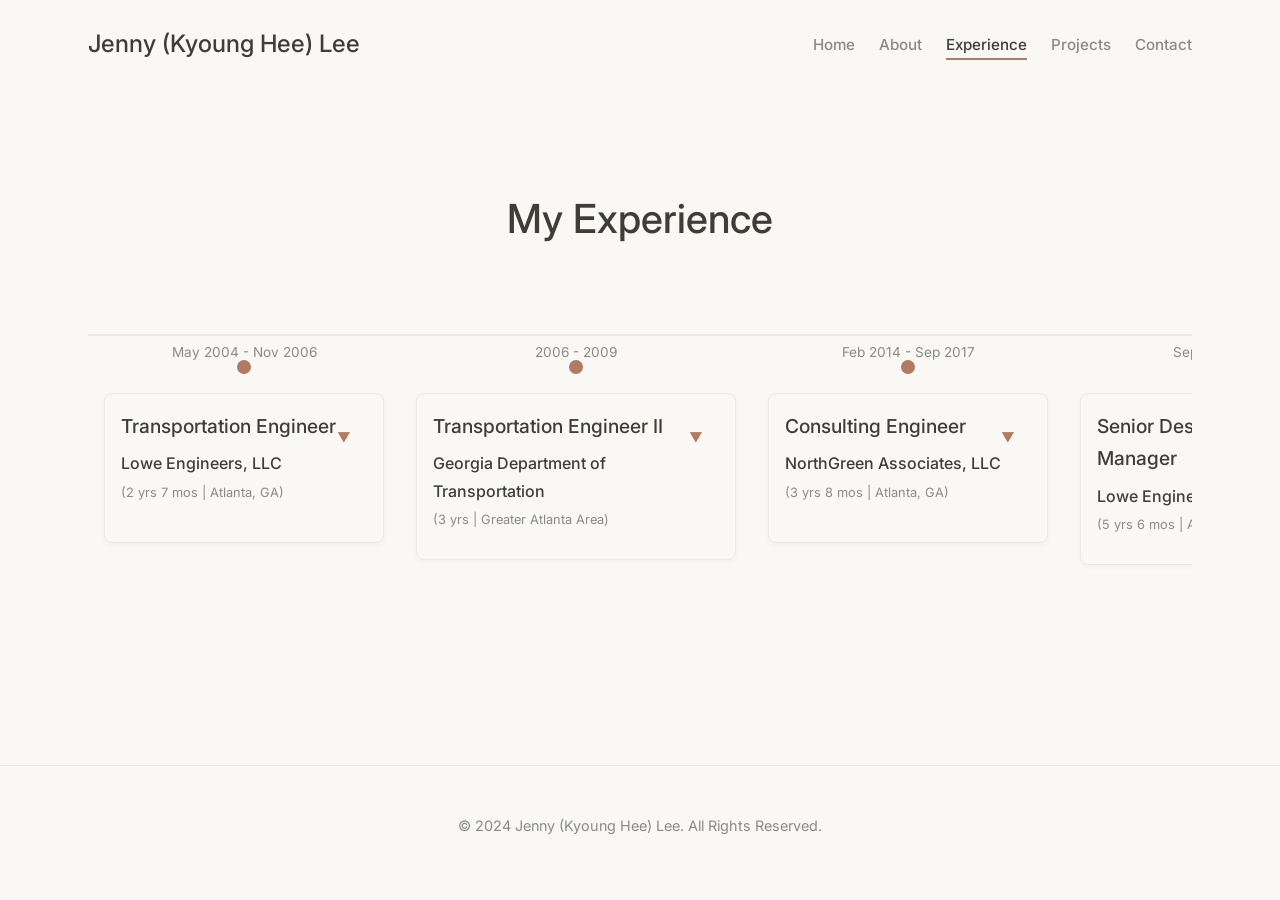
==== commit 7ee2cb5e: "Jules was unable to complete the task in time. Please review the work done so far and provide feedba" ====
--- a/experience.html
+++ b/experience.html
@@ -28,130 +28,137 @@
         <section id="experience-content">
             <div class="container">
                 <h2>My Experience</h2>
-                <div class="experience-timeline">
+                <div class="horizontal-timeline-wrapper">
+                    <div class="horizontal-timeline">
 
-                    <!-- Job 1: Arcadis -->
-                    <div class="timeline-item">
-                        <div class="timeline-marker"></div>
-                        <div class="timeline-card">
-                            <div class="timeline-summary">
-                                <h3 class="timeline-title">Senior Project Manager</h3>
-                                <p class="timeline-company">Arcadis</p>
-                                <p class="timeline-dates">Feb 2023 - Present · 2 yrs 5 mos | Atlanta, GA · Hybrid</p>
-                            </div>
-                            <div class="timeline-details">
-                                <ul>
-                                    <li>Led the planning and execution of Cobb County's $50M+ Special Purpose Local Option Sales Tax (SPLOST) Capital Transportation Program, resulting in a 5% improvement in schedule adherence.</li>
-                                    <li>Successfully managed federally funded projects in collaboration with the Georgia Department of Transportation (GDOT), Federal Highway Administration (FHWA), and National Park Service (NPS), ensuring compliance with all applicable regulations and standards.</li>
-                                    <li>Led the development and implementation of environmental mitigation strategies in compliance with the National Environmental Policy Act (NEPA), minimizing environmental impacts and ensuring project sustainability.</li>
-                                    <li>Fostered strong community engagement through online-based Public Information Open Houses (PIOH), increasing public participation by 67% and successfully securing community support for projects.</li>
-                                    <li>Demonstrated strong project management expertise, utilizing Agile methodologies and Primavera P6 to effectively manage project timelines, budgets, and resources.</li>
-                                    <li>Conducted feasibility studies, risk assessments, and contract negotiations for various transportation improvement projects, including major intersection improvements, corridor studies, and safety enhancements.</li>
-                                    <li>Proactively managed and coordinated Post Construction Stormwater Reports (PCSR) to mitigate potential flooding risks and avoid legal actions toward clients.</li>
-                                </ul>
-                                <div class="timeline-skills-emphasized">
-                                    <p><strong>Skills Emphasized:</strong> <span>Capital Project Management, Agile Methodologies, Stakeholder Engagement, NEPA Compliance</span></p>
+                        <!-- Job 5: Lowe Engineers, LLC (Transportation Engineer) - OLDEST -->
+                        <div class="timeline-event">
+                            <div class="event-marker"></div>
+                            <div class="event-date-horizontal">May 2004 - Nov 2006</div>
+                            <div class="event-card">
+                                <div class="event-summary">
+                                    <h3 class="event-title">Transportation Engineer</h3>
+                                    <p class="event-company">Lowe Engineers, LLC</p>
+                                    <p class="event-dates-summary">(2 yrs 7 mos | Atlanta, GA)</p>
                                 </div>
-                                <p class="timeline-tech"><strong>Key Technologies:</strong> Primavera P6, Agile PM Tools, GIS, NEPA Compliance Software (Placeholder)</p>
+                                <div class="event-details">
+                                    <ul>
+                                        <li>Commercial and Residential Civil Site Development.</li>
+                                        <li>Cost Detail Estimates for Preliminary plans.</li>
+                                        <li>Bridge Improvement Projects.</li>
+                                        <li>State Roadway Widening Projects.</li>
+                                        <li>Storm Water System Analysis.</li>
+                                    </ul>
+                                    <div class="timeline-skills-emphasized">
+                                        <p><strong>Skills Emphasized:</strong> <span>Civil Site Development, Storm Water Analysis, Bridge Improvement Project Coordination</span></p>
+                                    </div>
+                                    <p class="timeline-tech"><strong>Key Technologies:</strong> AutoCAD, StormCAD, Site Development Software (Placeholder)</p>
+                                </div>
                             </div>
                         </div>
-                    </div>
 
-                    <!-- Job 2: Lowe Engineers, LLC -->
-                    <div class="timeline-item">
-                        <div class="timeline-marker"></div>
-                        <div class="timeline-card">
-                            <div class="timeline-summary">
-                                <h3 class="timeline-title">Senior Design Lead / Project Manager</h3>
-                                <p class="timeline-company">Lowe Engineers, LLC</p>
-                                <p class="timeline-dates">Sep 2017 - Feb 2023 · 5 yrs 6 mos | Atlanta, GA</p>
-                            </div>
-                            <div class="timeline-details">
-                                <ul>
-                                    <li>Led and mentored a project team of 5 engineers, effectively managing project schedules, budgets, and resource allocation.</li>
-                                    <li>Successfully delivered over 20 projects for various clients, including GDOT, CCDOT, GCDOT, and multiple city governments, ensuring timely submittals and adherence to client requirements.</li>
-                                    <li>Possess 11+ years of design experience in roadway/transportation/traffic design, with expertise in roundabouts, geometric design, grading, drainage, erosion control, MS4, signals, signing/marking, pavement, right-of-way, and utility coordination.</li>
-                                    <li>Built and maintained strong working relationships with state, municipal, and other clients through effective communication, project meetings, and networking opportunities.</li>
-                                </ul>
-                                <div class="timeline-skills-emphasized">
-                                    <p><strong>Skills Emphasized:</strong> <span>Roadway Design (Roundabouts, Geometric Design), Team Leadership, Client Management</span></p>
+                        <!-- Job 4: Georgia Department of Transportation (Transportation Engineer II) -->
+                        <div class="timeline-event">
+                            <div class="event-marker"></div>
+                            <div class="event-date-horizontal">2006 - 2009</div>
+                            <div class="event-card">
+                                <div class="event-summary">
+                                    <h3 class="event-title">Transportation Engineer II</h3>
+                                    <p class="event-company">Georgia Department of Transportation</p>
+                                    <p class="event-dates-summary">(3 yrs | Greater Atlanta Area)</p>
                                 </div>
-                                <p class="timeline-tech"><strong>Key Technologies:</strong> MicroStation, OpenRoads, AutoCAD Civil 3D, HEC-RAS (Placeholder)</p>
+                                <div class="event-details">
+                                    <ul>
+                                        <li>Transportation Design Projects: Prepared of construction plans, cost detail estimates for roadways, erosion control systems, and traffic signal systems based on specifications. Analyzed and reviewed the plans.</li>
+                                        <li>Roadway Plan Development and Coordination: Prepared conceptual, preliminary, and final plans, and cost estimates by using GDOT DE software. Prepared Public Hearing.</li>
+                                        <li>Infrastructure Improvement: Managed sub-contractors' schedules. Managed sub-contractors for QCQA in construction fields.</li>
+                                    </ul>
+                                    <div class="timeline-skills-emphasized">
+                                        <p><strong>Skills Emphasized:</strong> <span>GDOT Design Software, Plan Preparation, Cost Estimation</span></p>
+                                    </div>
+                                    <p class="timeline-tech"><strong>Key Technologies:</strong> GDOT DE Software, MicroStation (Placeholder)</p>
+                                </div>
                             </div>
                         </div>
-                    </div>
 
-                    <!-- Job 3: NorthGreen Associates, LLC -->
-                    <div class="timeline-item">
-                        <div class="timeline-marker"></div>
-                        <div class="timeline-card">
-                            <div class="timeline-summary">
-                                <h3 class="timeline-title">Consulting Engineer</h3>
-                                <p class="timeline-company">NorthGreen Associates, LLC</p>
-                                <p class="timeline-dates">Feb 2014 - Sep 2017 · 3 yrs 8 mos | Atlanta, GA</p>
-                            </div>
-                            <div class="timeline-details">
-                                <ul>
-                                    <li>Performed cost segregation cost estimates and site inspections for apartment complexes, rental homes, and medical offices.</li>
-                                    <li>Analyzed construction plans to identify and quantify constructed assets qualifying for shorter depreciable lives.</li>
-                                </ul>
-                                <div class="timeline-skills-emphasized">
-                                    <p><strong>Skills Emphasized:</strong> <span>Cost Segregation Analysis, Construction Plan Review, Asset Quantification</span></p>
+                        <!-- Job 3: NorthGreen Associates, LLC (Consulting Engineer) -->
+                        <div class="timeline-event">
+                            <div class="event-marker"></div>
+                            <div class="event-date-horizontal">Feb 2014 - Sep 2017</div>
+                            <div class="event-card">
+                                <div class="event-summary">
+                                    <h3 class="event-title">Consulting Engineer</h3>
+                                    <p class="event-company">NorthGreen Associates, LLC</p>
+                                    <p class="event-dates-summary">(3 yrs 8 mos | Atlanta, GA)</p>
                                 </div>
-                                <p class="timeline-tech"><strong>Key Technologies:</strong> Cost Estimation Software, Excel, Plan Reading (Placeholder)</p>
+                                <div class="event-details">
+                                    <ul>
+                                        <li>Performed cost segregation cost estimates and site inspections for apartment complexes, rental homes, and medical offices.</li>
+                                        <li>Analyzed construction plans to identify and quantify constructed assets qualifying for shorter depreciable lives.</li>
+                                    </ul>
+                                    <div class="timeline-skills-emphasized">
+                                        <p><strong>Skills Emphasized:</strong> <span>Cost Segregation Analysis, Construction Plan Review, Asset Quantification</span></p>
+                                    </div>
+                                    <p class="timeline-tech"><strong>Key Technologies:</strong> Cost Estimation Software, Excel, Plan Reading (Placeholder)</p>
+                                </div>
                             </div>
                         </div>
-                    </div>
 
-                    <!-- Job 4: Georgia Department of Transportation -->
-                    <div class="timeline-item">
-                        <div class="timeline-marker"></div>
-                        <div class="timeline-card">
-                            <div class="timeline-summary">
-                                <h3 class="timeline-title">Transportation Engineer II</h3>
-                                <p class="timeline-company">Georgia Department of Transportation</p>
-                                <p class="timeline-dates">2006 - 2009 · 3 yrs | Greater Atlanta Area</p>
-                            </div>
-                            <div class="timeline-details">
-                                <ul>
-                                    <li>Transportation Design Projects: Prepared of construction plans, cost detail estimates for roadways, erosion control systems, and traffic signal systems based on specifications. Analyzed and reviewed the plans.</li>
-                                    <li>Roadway Plan Development and Coordination: Prepared conceptual, preliminary, and final plans, and cost estimates by using GDOT DE software. Prepared Public Hearing.</li>
-                                    <li>Infrastructure Improvement: Managed sub-contractors' schedules. Managed sub-contractors for QCQA in construction fields.</li>
-                                </ul>
-                                <div class="timeline-skills-emphasized">
-                                    <p><strong>Skills Emphasized:</strong> <span>GDOT Design Software, Plan Preparation, Cost Estimation</span></p>
+                        <!-- Job 2: Lowe Engineers, LLC (Senior Design Lead / Project Manager) -->
+                        <div class="timeline-event">
+                            <div class="event-marker"></div>
+                            <div class="event-date-horizontal">Sep 2017 - Feb 2023</div>
+                            <div class="event-card">
+                                <div class="event-summary">
+                                    <h3 class="event-title">Senior Design Lead / Project Manager</h3>
+                                    <p class="event-company">Lowe Engineers, LLC</p>
+                                    <p class="event-dates-summary">(5 yrs 6 mos | Atlanta, GA)</p>
                                 </div>
-                                <p class="timeline-tech"><strong>Key Technologies:</strong> GDOT DE Software, MicroStation (Placeholder)</p>
+                                <div class="event-details">
+                                    <ul>
+                                        <li>Led and mentored a project team of 5 engineers, effectively managing project schedules, budgets, and resource allocation.</li>
+                                        <li>Successfully delivered over 20 projects for various clients, including GDOT, CCDOT, GCDOT, and multiple city governments, ensuring timely submittals and adherence to client requirements.</li>
+                                        <li>Possess 11+ years of design experience in roadway/transportation/traffic design, with expertise in roundabouts, geometric design, grading, drainage, erosion control, MS4, signals, signing/marking, pavement, right-of-way, and utility coordination.</li>
+                                        <li>Built and maintained strong working relationships with state, municipal, and other clients through effective communication, project meetings, and networking opportunities.</li>
+                                    </ul>
+                                    <div class="timeline-skills-emphasized">
+                                        <p><strong>Skills Emphasized:</strong> <span>Roadway Design (Roundabouts, Geometric Design), Team Leadership, Client Management</span></p>
+                                    </div>
+                                    <p class="timeline-tech"><strong>Key Technologies:</strong> MicroStation, OpenRoads, AutoCAD Civil 3D, HEC-RAS (Placeholder)</p>
+                                </div>
                             </div>
                         </div>
-                    </div>
 
-                    <!-- Job 5: Lowe Engineers, LLC (earlier role) -->
-                    <div class="timeline-item">
-                        <div class="timeline-marker"></div>
-                        <div class="timeline-card">
-                            <div class="timeline-summary">
-                                <h3 class="timeline-title">Transportation Engineer</h3>
-                                <p class="timeline-company">Lowe Engineers, LLC</p>
-                                <p class="timeline-dates">May 2004 - Nov 2006 · 2 yrs 7 mos | Atlanta, GA</p>
-                            </div>
-                            <div class="timeline-details">
-                                <ul>
-                                    <li>Commercial and Residential Civil Site Development.</li>
-                                    <li>Cost Detail Estimates for Preliminary plans.</li>
-                                    <li>Bridge Improvement Projects.</li>
-                                    <li>State Roadway Widening Projects.</li>
-                                    <li>Storm Water System Analysis.</li>
-                                </ul>
-                                <div class="timeline-skills-emphasized">
-                                    <p><strong>Skills Emphasized:</strong> <span>Civil Site Development, Storm Water Analysis, Bridge Improvement Project Coordination</span></p>
+                        <!-- Job 1: Arcadis (Senior Project Manager) - MOST RECENT -->
+                        <div class="timeline-event">
+                            <div class="event-marker"></div>
+                            <div class="event-date-horizontal">Feb 2023 - Present</div>
+                            <div class="event-card">
+                                <div class="event-summary">
+                                    <h3 class="event-title">Senior Project Manager</h3>
+                                    <p class="event-company">Arcadis</p>
+                                    <p class="event-dates-summary">(2 yrs 5 mos | Atlanta, GA · Hybrid)</p>
                                 </div>
-                                <p class="timeline-tech"><strong>Key Technologies:</strong> AutoCAD, StormCAD, Site Development Software (Placeholder)</p>
+                                <div class="event-details">
+                                    <ul>
+                                        <li>Led the planning and execution of Cobb County's $50M+ Special Purpose Local Option Sales Tax (SPLOST) Capital Transportation Program, resulting in a 5% improvement in schedule adherence.</li>
+                                        <li>Successfully managed federally funded projects in collaboration with the Georgia Department of Transportation (GDOT), Federal Highway Administration (FHWA), and National Park Service (NPS), ensuring compliance with all applicable regulations and standards.</li>
+                                        <li>Led the development and implementation of environmental mitigation strategies in compliance with the National Environmental Policy Act (NEPA), minimizing environmental impacts and ensuring project sustainability.</li>
+                                        <li>Fostered strong community engagement through online-based Public Information Open Houses (PIOH), increasing public participation by 67% and successfully securing community support for projects.</li>
+                                        <li>Demonstrated strong project management expertise, utilizing Agile methodologies and Primavera P6 to effectively manage project timelines, budgets, and resources.</li>
+                                        <li>Conducted feasibility studies, risk assessments, and contract negotiations for various transportation improvement projects, including major intersection improvements, corridor studies, and safety enhancements.</li>
+                                        <li>Proactively managed and coordinated Post Construction Stormwater Reports (PCSR) to mitigate potential flooding risks and avoid legal actions toward clients.</li>
+                                    </ul>
+                                    <div class="timeline-skills-emphasized">
+                                        <p><strong>Skills Emphasized:</strong> <span>Capital Project Management, Agile Methodologies, Stakeholder Engagement, NEPA Compliance</span></p>
+                                    </div>
+                                    <p class="timeline-tech"><strong>Key Technologies:</strong> Primavera P6, Agile PM Tools, GIS, NEPA Compliance Software (Placeholder)</p>
+                                </div>
                             </div>
                         </div>
-                    </div>
 
-                </div> <!-- end .experience-timeline -->
+                    </div> <!-- end .horizontal-timeline -->
+                </div> <!-- end .horizontal-timeline-wrapper -->
             </div> <!-- end .container -->
         </section> <!-- end #experience-content -->
     </main>
--- a/style.css
+++ b/style.css
@@ -146,31 +146,30 @@
 
 /* Main Content and Sections */
 main {
-    padding-top: var(--space-xl); /* Space below sticky header if header had fixed height/bg */
-                               /* May not be needed if header is transparent and content flows under */
+    padding-top: var(--space-xl);
 }
 
 section {
-    padding: var(--space-xxxl) 0; /* Generous padding for sections */
-}
-
-section:nth-child(even) { /* Example: alternate section background if desired */
-    /* background-color: #F7F5F2; */ /* Slightly different off-white */
-}
-
-section h2 { /* Section Titles */
-    font-size: 2.5rem; /* Corresponds to --font-size-h2 or similar */
+    padding: var(--space-xxxl) 0;
+}
+
+section:nth-child(even) {
+    /* background-color: #F7F5F2; */
+}
+
+section h2 {
+    font-size: 2.5rem;
     font-weight: 500;
     color: var(--color-text-primary);
     margin-bottom: var(--space-xl);
-    text-align: center; /* Centered section titles */
+    text-align: center;
 }
 
 /* Footer */
 footer {
     padding: var(--space-xxl) 0;
     text-align: center;
-    border-top: 1px solid var(--color-border); /* Subtle border for footer */
+    border-top: 1px solid var(--color-border);
     margin-top: var(--space-xxxl);
 }
 
@@ -184,22 +183,22 @@
 /* Hero Section */
 #hero {
     text-align: center;
-    padding: var(--space-xxxl) var(--space-lg) var(--space-xxl) var(--space-lg); /* Adjusted padding */
-    background-color: transparent; /* Hero might not need a different background */
-}
-
-#hero h2 { /* Main headline in Hero */
-    font-size: 3rem; /* Example size, adjust as per hierarchy */
+    padding: var(--space-xxxl) var(--space-lg) var(--space-xxl) var(--space-lg);
+    background-color: transparent;
+}
+
+#hero h2 {
+    font-size: 3rem;
     font-weight: 500;
     line-height: 1.2;
     margin-bottom: var(--space-lg);
     color: var(--color-text-primary);
 }
 
-#hero p { /* Sub-headline */
+#hero p {
     font-size: 1.25rem;
     color: var(--color-text-secondary);
-    max-width: 750px; /* Max width for readability */
+    max-width: 750px;
     margin-left: auto;
     margin-right: auto;
     margin-bottom: var(--space-xl);
@@ -207,77 +206,63 @@
 
 /* About Section */
 #about .container {
-    max-width: 800px; /* More focused text column for readability */
-    /* text-align: left; */ /* Default, so not strictly needed to override */
+    max-width: 800px;
 }
 
 #about p {
-    font-size: 1.1rem; /* Slightly larger for emphasis if desired */
-    line-height: 1.7; /* Ensure this is applied */
+    font-size: 1.1rem;
+    line-height: 1.7;
     color: var(--color-text-primary);
     margin-bottom: var(--space-lg);
 }
-/* Conceptual: Add subtle border-radius to images if any are ever added here */
-/* #about img { border-radius: 4px; animation: fadeIn 0.5s ease-in-out; } */
-
-/* Experience Section */
+
+/* Experience Section - Old .job styles (potentially for removal later) */
 .job {
     margin-bottom: var(--space-xl);
     padding-bottom: var(--space-xl);
     border-bottom: 1px solid var(--color-border);
 }
-
 .job:last-child {
     border-bottom: none;
     margin-bottom: 0;
     padding-bottom: 0;
 }
-
-.job h3 { /* Job Title */
-    font-size: 1.75rem; /* --font-size-h3 or similar */
+.job h3 {
+    font-size: 1.75rem;
     font-weight: 500;
     margin-bottom: var(--space-xs);
     color: var(--color-text-primary);
 }
-
-.job .company-details { /* Company, Dates, Location */
+.job .company-details {
     font-size: 1rem;
     color: var(--color-text-secondary);
     margin-bottom: var(--space-md);
 }
-
 .job ul {
     list-style-position: outside;
-    padding-left: var(--space-lg); /* Indent list */
-}
-
+    padding-left: var(--space-lg);
+}
 .job ul li {
     margin-bottom: var(--space-sm);
-    line-height: 1.6; /* Ensure good line height for list items */
+    line-height: 1.6;
 }
 
 /* Education Section */
 .education-item {
     margin-bottom: var(--space-lg);
 }
-
-.education-item:last-child {
-    margin-bottom: 0;
-}
-
-.education-item h3 { /* Institution Name */
-    font-size: 1.5rem; /* --font-size-h4 or similar */
+.education-item:last-child { margin-bottom: 0; }
+.education-item h3 {
+    font-size: 1.5rem;
     font-weight: 500;
     margin-bottom: var(--space-xxs);
 }
-
-.education-item .degree { /* Degree and Field */
+.education-item .degree {
     font-size: 1.1rem;
-    color: var(--color-text-primary); /* Slightly more prominent */
+    color: var(--color-text-primary);
     font-weight: 500;
     margin-bottom: var(--space-xs);
 }
-
 .education-item .duration,
 .education-item .activities {
     font-size: 0.95rem;
@@ -287,96 +272,84 @@
 
 /* Licenses & Certifications Section */
 .licenses-list {
-    list-style: none; /* Remove default bullets */
+    list-style: none;
     padding-left: 0;
 }
-
 .licenses-list li {
     font-size: 1.05rem;
     margin-bottom: var(--space-md);
-    padding-left: var(--space-lg); /* Space for custom marker */
+    padding-left: var(--space-lg);
     position: relative;
 }
-
 .licenses-list li::before {
-    content: '✧'; /* Example Unicode character: star or other motif */
+    content: '✧';
     position: absolute;
     left: 0;
-    top: 2px; /* Adjust vertical alignment */
+    top: 2px;
     color: var(--color-accent);
-    font-size: 1rem; /* Size of the marker */
+    font-size: 1rem;
 }
 
 /* Skills Section */
 .skills-list {
     list-style: none;
     padding: 0;
-    display: flex; /* Using flexbox for wrapping tags */
+    display: flex;
     flex-wrap: wrap;
-    gap: var(--space-md); /* Gap between skill tags */
-    justify-content: center; /* Center tags if they don't fill width */
-}
-
+    gap: var(--space-md);
+    justify-content: center;
+}
 .skills-list li {
     background-color: transparent;
     color: var(--color-text-secondary);
     padding: var(--space-sm) var(--space-md);
     border: 1px solid var(--color-border);
-    border-radius: 20px; /* Pill shape */
+    border-radius: 20px;
     font-size: 0.95rem;
     font-weight: 500;
 }
-
 .skills-list li:hover {
     background-color: var(--color-accent);
-    color: var(--color-bg); /* Or a light text color if accent is dark */
+    color: var(--color-bg);
     border-color: var(--color-accent);
 }
 
-
 /* Activity Section (Posts) */
-#activity h2 { /* "Recent Activity & Posts" */
-    text-align: center; /* Keep centered as per default section h2 */
-    margin-bottom: var(--space-xl); /* Ensure adequate space before posts */
+#activity h2 {
+    text-align: center;
+    margin-bottom: var(--space-xl);
 }
 #activity .post {
-    background-color: transparent; /* No heavy card background */
-    padding: var(--space-md) 0; /* Vertical padding, no horizontal as container handles it */
+    background-color: transparent;
+    padding: var(--space-md) 0;
     margin-bottom: var(--space-lg);
-    border-bottom: 1px solid var(--color-border); /* Subtle separator */
-    /* Remove box-shadow and excessive padding from previous .post style */
-}
-
+    border-bottom: 1px solid var(--color-border);
+}
 #activity .post:last-of-type {
-    border-bottom: none; /* Corrected from previous attempt where this might have been missed */
+    border-bottom: none;
     margin-bottom: 0;
 }
-
 #activity .post-meta {
     font-size: 0.9rem;
     color: var(--color-text-secondary);
     margin-bottom: var(--space-sm);
 }
-
 #activity .post-content p {
-    font-size: 1rem; /* Standard body text size */
+    font-size: 1rem;
     line-height: 1.7;
     color: var(--color-text-primary);
     margin-bottom: var(--space-sm);
 }
-
 #activity .post-content .quoted-text {
     border-left: 3px solid var(--color-accent);
     padding-left: var(--space-md);
     margin: var(--space-md) 0;
-    font-style: normal; /* Remove italic if not desired for new theme */
-    color: var(--color-text-secondary); /* Keep secondary for quotes */
-}
-
+    font-style: normal;
+    color: var(--color-text-secondary);
+}
 #activity .post-content .quoted-text p {
-    font-size: 0.95rem; /* Slightly smaller for quotes */
-}
-
+    font-size: 0.95rem;
+}
 #activity .post-engagement {
     font-size: 0.9rem;
     color: var(--color-text-secondary);
@@ -384,51 +357,44 @@
 }
 
 /* Contact Section */
-#contact {
-    text-align: center;
-}
-
+#contact { text-align: center; }
 #contact p {
     font-size: 1.1rem;
     margin-bottom: var(--space-md);
     color: var(--color-text-primary);
 }
-
 #contact a {
-    color: var(--color-accent); /* Starts with accent color */
+    color: var(--color-accent);
     text-decoration: none;
     font-weight: 500;
     border-bottom: 1px solid transparent;
 }
-
 #contact a:hover {
-    border-bottom-color: var(--color-accent); /* Underline hover for already accent link */
-    color: var(--color-accent); /* Keep accent color, or slightly darken/lighten if desired */
-}
-
-/* Utility and Theming Classes (e.g., for dividers) */
+    border-bottom-color: var(--color-accent);
+    color: var(--color-accent);
+}
+
+/* Utility and Theming Classes */
 hr.styled-divider {
     border: 0;
     height: 1px;
     background-image: linear-gradient(to right, transparent, var(--color-border), transparent);
     margin: var(--space-xxl) 0;
 }
-
-hr.styled-divider-subtle { /* For use within sections, like between posts if not using border-bottom */
+hr.styled-divider-subtle {
     border: 0;
     height: 1px;
-    background-color: var(--color-border); /* Lighter than main styled-divider */
-    margin: var(--space-lg) 0; /* Adjust spacing if kept */
+    background-color: var(--color-border);
+    margin: var(--space-lg) 0;
 }
 
 @keyframes fadeIn {
     from { opacity: 0; }
     to { opacity: 1; }
 }
-
 .fade-in-image {
     animation: fadeIn 0.5s ease-in-out;
-    border-radius: 4px; /* Apply default border-radius here */
+    border-radius: 4px;
 }
 
 /* Conceptual Minimal Button Styling */
@@ -436,30 +402,25 @@
     display: inline-block;
     padding: var(--space-sm) var(--space-lg);
     font-family: var(--font-family-sans);
-    font-size: 0.95rem; /* Or var(--font-size-base) */
+    font-size: 0.95rem;
     font-weight: 500;
     text-align: center;
     cursor: pointer;
-    border: 1px solid transparent; /* Default no border */
-    border-radius: 4px; /* Subtle border-radius as per image spec */
-    color: var(--color-text-secondary); /* Default text color for minimal button */
+    border: 1px solid transparent;
+    border-radius: 4px;
+    color: var(--color-text-secondary);
     background-color: transparent;
-    /* transition is already global */
-}
-
+}
 .btn:hover {
     color: var(--color-accent);
-    /* border-color: var(--color-accent); */ /* Optional border on hover */
-}
-
-.btn-primary { /* Example of a primary button */
-    color: var(--color-bg); /* Text color for primary button */
-    background-color: var(--color-accent); /* Accent background */
+}
+.btn-primary {
+    color: var(--color-bg);
+    background-color: var(--color-accent);
     border-color: var(--color-accent);
 }
-
 .btn-primary:hover {
-    background-color: #A06B51; /* Slightly darker accent - adjust as needed */
+    background-color: #A06B51;
     border-color: #A06B51;
     color: var(--color-bg);
 }
@@ -473,41 +434,39 @@
     font-size: 1rem;
     padding: var(--space-sm) var(--space-md);
     border: 1px solid var(--color-border);
-    border-radius: 4px; /* Subtle border-radius */
-    background-color: var(--color-bg); /* Or a slightly lighter variant like #fff */
-    color: var(--color-text-primary);
-    width: 100%; /* Default to full width within container */
+    border-radius: 4px;
+    background-color: var(--color-bg);
+    color: var(--color-text-primary);
+    width: 100%;
     margin-bottom: var(--space-md);
-    /* transition is already global */
-}
-
+}
 input[type="text"]:focus,
 input[type="email"]:focus,
 input[type="tel"]:focus,
 textarea:focus {
     outline: none;
     border-color: var(--color-accent);
-    box-shadow: 0 0 3px var(--color-accent); /* Simpler focus shadow */
-}
-
-/* Experience Timeline Styles */
-#experience-content h2 { /* "My Experience" title */
+    box-shadow: 0 0 3px var(--color-accent);
+}
+
+/* OLD Vertical Experience Timeline Styles - Commented Out */
+/*
+#experience-content h2 {
     text-align: center;
     margin-bottom: var(--space-xl);
 }
 
 .experience-timeline {
     position: relative;
-    max-width: 900px; /* Max width for the timeline itself */
+    max-width: 900px;
     margin: 0 auto;
     padding: var(--space-lg) 0;
 }
 
-/* The actual timeline line */
 .experience-timeline::before {
     content: '';
     position: absolute;
-    left: 19px; /* Position to align with the center of markers (40px width / 2 - 1px border) */
+    left: 19px;
     top: 0;
     bottom: 0;
     width: 2px;
@@ -516,8 +475,8 @@
 
 .timeline-item {
     position: relative;
-    margin-bottom: var(--space-xl); /* Space between timeline items */
-    padding-left: var(--space-xxl); /* Space for the marker and line */
+    margin-bottom: var(--space-xl);
+    padding-left: var(--space-xxl);
 }
 
 .timeline-item:last-child {
@@ -527,19 +486,18 @@
 .timeline-marker {
     position: absolute;
     left: 0;
-    top: 0; /* Align with the top of the card title or content */
-    width: 40px; /* Increased size for better visual */
+    top: 0;
+    width: 40px;
     height: 40px;
-    background-color: var(--color-bg); /* Background to sit on top of the line */
+    background-color: var(--color-bg);
     border: 2px solid var(--color-accent);
     border-radius: 50%;
-    z-index: 1; /* Make sure marker is above the timeline line */
+    z-index: 1;
     display: flex;
     justify-content: center;
     align-items: center;
 }
 
-/* Optional: Inner dot for the marker */
 .timeline-marker::after {
     content: '';
     width: 16px;
@@ -550,25 +508,25 @@
 }
 
 .timeline-card {
-    background-color: var(--color-bg); /* Or #FFFFFF for a slightly whiter card */
+    background-color: var(--color-bg);
     border: 1px solid var(--color-border);
     border-radius: 8px;
     padding: var(--space-lg);
-    position: relative; /* For potential ::before arrow or styling */
-    box-shadow: 0 2px 5px rgba(0,0,0,0.03); /* Very subtle shadow */
+    position: relative;
+    box-shadow: 0 2px 5px rgba(0,0,0,0.03);
 }
 
 .timeline-summary {
-    cursor: pointer; /* Indicate it's clickable */
-    padding-bottom: var(--space-sm); /* Add some padding if details are directly below */
+    cursor: pointer;
+    padding-bottom: var(--space-sm);
 }
 
 .timeline-summary:hover .timeline-title {
-    color: var(--color-accent); /* Title changes color on hover of summary */
-}
-
-.timeline-title { /* h3 inside summary */
-    font-size: 1.5rem; /* Consistent with project card title */
+    color: var(--color-accent);
+}
+
+.timeline-title {
+    font-size: 1.5rem;
     font-weight: 500;
     color: var(--color-text-primary);
     margin-bottom: var(--space-xs);
@@ -577,75 +535,39 @@
 
 .timeline-company {
     font-size: 1.1rem;
-    font-weight: 500; /* Make company name slightly more prominent */
-    color: var(--color-text-primary); /* Or a slightly lighter primary */
+    font-weight: 500;
+    color: var(--color-text-primary);
     margin-bottom: var(--space-xs);
 }
 
 .timeline-dates {
     font-size: 0.9rem;
     color: var(--color-text-secondary);
-    margin-bottom: 0; /* No margin if it's the last item in summary */
+    margin-bottom: 0;
 }
 
 .timeline-details {
-    display: none; /* Hidden by default */
+    opacity: 0;
+    max-height: 0;
+    overflow: hidden;
+    transition: max-height 0.5s cubic-bezier(0, 1, 0, 1), opacity 0.3s ease-out;
+}
+
+.timeline-details.details-visible {
+    display: block;
+    opacity: 1;
+    max-height: 1000px;
+    transition: max-height 0.7s ease-in-out, opacity 0.5s ease-in-out 0.1s;
+    border-top: 1px solid var(--color-border);
     padding-top: var(--space-md);
     margin-top: var(--space-md);
-    border-top: 1px solid var(--color-border); /* Separator line */
-}
-
-.timeline-details ul {
-    list-style-position: outside;
-    padding-left: var(--space-lg); /* Indent list */
-    margin-bottom: var(--space-md);
-}
-
-.timeline-details ul li {
-    margin-bottom: var(--space-sm);
-    line-height: 1.6;
-}
-
-.timeline-tech {
-    font-size: 0.9rem;
-    color: var(--color-text-secondary);
-}
-
-.timeline-tech strong {
-    color: var(--color-text-primary); /* Make "Key Technologies:" label slightly more prominent */
-}
-
-/* Styling for the details section when it's visible */
-.timeline-details.details-visible {
-    display: block; /* Change from display: none */
-    opacity: 1;
-    max-height: 1000px; /* Large enough value to accommodate content */
-    /* overflow: hidden; */ /* Might be needed depending on content and animation */
-    transition: max-height 0.7s ease-in-out, opacity 0.5s ease-in-out 0.1s; /* Delay opacity for smoother feel */
-    border-top: 1px solid var(--color-border); /* Separator line - visible only when expanded */
-    padding-top: var(--space-md); /* Add padding when visible */
-    margin-top: var(--space-md); /* Add margin when visible */
-}
-
-/* Initial state for transition (already hidden by display:none, but this helps with animation) */
-.timeline-details {
-    /* display: none; */ /* JS toggles .details-visible which has display:block */
-    opacity: 0;
-    max-height: 0;
-    overflow: hidden; /* Important for max-height transition */
-    transition: max-height 0.5s cubic-bezier(0, 1, 0, 1), opacity 0.3s ease-out; /* Exit transition */
-    /* padding-top and margin-top removed from here if they should only apply when visible */
-}
-
-/* Styling for when the summary is active (details are shown) */
+}
+
 .timeline-summary.summary-active {
-    /* Example: Change background or add a border if desired */
-    /* background-color: #f0f0f0; */ /* Lighten the card slightly */
-}
-
-/* Optional: Add an indicator icon (e.g., arrow) to the summary */
+}
+
 .timeline-summary::after {
-    content: '▼'; /* Down arrow, indicates expandable */
+    content: '▼';
     float: right;
     margin-left: var(--space-sm);
     font-size: 0.8em;
@@ -654,59 +576,376 @@
 }
 
 .timeline-summary.summary-active::after {
-    transform: rotate(180deg); /* Up arrow, indicates collapsible */
-}
-
-/* Ensure good spacing and readability in the expanded details */
+    transform: rotate(180deg);
+}
+
 .timeline-details ul {
-    list-style-type: disc; /* Or other preferred bullet */
-    margin-top: var(--space-sm); /* Space above list if it's first element */
+    list-style-type: disc;
+    margin-top: var(--space-sm);
 }
 
 .timeline-details ul li {
-    margin-bottom: var(--space-xs); /* Tighter spacing for list items */
-    line-height: 1.5; /* Slightly tighter line height for bullets */
-}
-
-.timeline-tech { /* This rule already exists, ensuring margin-top is appropriate */
-    margin-top: var(--space-md); /* Space above tech list */
-    /* font-size: 0.9rem; */ /* Already defined */
-}
-
-/* Styling for Skills Emphasized in Timeline */
+    margin-bottom: var(--space-xs);
+    line-height: 1.5;
+}
+
+.timeline-tech {
+    margin-top: var(--space-md);
+}
+
+.timeline-tech strong {
+    color: var(--color-text-primary);
+}
+
 .timeline-skills-emphasized {
-    margin-top: var(--space-sm); /* Space above this section */
+    margin-top: var(--space-sm);
     padding-top: var(--space-sm);
-    border-top: 1px dashed var(--color-border); /* Subtle separator if needed */
+    border-top: 1px dashed var(--color-border);
     font-size: 0.9rem;
 }
 
 .timeline-skills-emphasized p {
-    margin-bottom: 0; /* Remove bottom margin from paragraph if it's the only element */
-    color: var(--color-text-secondary);
-}
-
-.timeline-skills-emphasized strong { /* "Skills Emphasized:" label */
-    color: var(--color-text-primary); /* Make label slightly more prominent */
-    font-weight: 500;
-}
-
-.timeline-skills-emphasized span { /* The actual skills list */
-    /* No specific styling needed unless want to make them like tags */
-    /* For example, to make them look like small tags:
-    display: inline-block;
-    background-color: var(--color-page-background-color); // or a light accent
+    margin-bottom: 0;
+    color: var(--color-text-secondary);
+}
+
+.timeline-skills-emphasized strong {
+    color: var(--color-text-primary);
+    font-weight: 500;
+}
+
+.timeline-skills-emphasized span {
+}
+*/
+
+/* Horizontal Experience Timeline Styles */
+#experience-content h2 { /* "My Experience" title - already centered */
+    /* margin-bottom: var(--space-xl); /* Ensure this is still appropriate */
+}
+
+.horizontal-timeline-wrapper {
+    overflow-x: auto; /* Enable horizontal scrolling on smaller screens */
+    padding: var(--space-lg) 0; /* Padding above/below the timeline */
+    -webkit-overflow-scrolling: touch; /* Smooth scrolling on iOS */
+    scrollbar-width: thin; /* Firefox */
+    scrollbar-color: var(--color-accent) var(--color-border); /* Firefox */
+}
+
+/* Webkit scrollbar styling */
+.horizontal-timeline-wrapper::-webkit-scrollbar {
+    height: 8px;
+}
+.horizontal-timeline-wrapper::-webkit-scrollbar-track {
+    background: var(--color-border);
+    border-radius: 4px;
+}
+.horizontal-timeline-wrapper::-webkit-scrollbar-thumb {
+    background: var(--color-accent);
+    border-radius: 4px;
+}
+.horizontal-timeline-wrapper::-webkit-scrollbar-thumb:hover {
+    background: #A06B51; /* Darker accent */
+}
+
+
+.horizontal-timeline {
+    display: flex;
+    position: relative;
+    min-width: fit-content;
+    /* Add horizontal padding to the timeline itself, instead of just events */
+    padding: var(--space-xl) var(--space-md) var(--space-xxl) var(--space-md);
+}
+
+/* The main horizontal timeline axis line */
+.horizontal-timeline::before {
+    content: '';
+    position: absolute;
+    top: calc(var(--space-md) + 10px - 1px); /* marker margin-top + marker height/2 - line height/2 */
+    left: 0; /* Span full width of the padded .horizontal-timeline */
+    right: 0;
+    height: 2px;
+    background-color: var(--color-border);
+    z-index: 0;
+}
+
+.timeline-event { /* Re-using .timeline-event for horizontal items */
+    display: flex;
+    flex-direction: column;
+    align-items: center;
+    position: relative;
+    /* padding: 0 var(--space-lg); */ /* Original per-event padding */
+    /* New approach: Add margin to events for spacing, container handles edge padding */
+    margin: 0 var(--space-md); /* Space between events */
+    min-width: 280px;
+    max-width: 320px;
+    flex-shrink: 0;
+    /* ... rest of .timeline-event styles ... */
+}
+
+.timeline-event:first-child {
+    /* padding-left: var(--space-md); */
+    margin-left: 0; /* No extra margin if .horizontal-timeline has padding */
+}
+.timeline-event:last-child {
+    /* padding-right: var(--space-md); */
+    margin-right: 0; /* No extra margin if .horizontal-timeline has padding */
+}
+
+.event-marker { /* Re-style/rename from .timeline-marker if desired, or adapt */
+    width: 20px;
+    height: 20px;
+    background-color: var(--color-accent);
+    border: 3px solid var(--color-bg);
+    border-radius: 50%;
+    position: relative;
+    z-index: 1;
+    margin-top: var(--space-md); /* Pulls marker up onto the line */
+}
+
+.event-date-horizontal {
+    font-size: 0.85rem;
+    color: var(--color-text-secondary);
+    margin-bottom: var(--space-sm); /* Space between date and marker */
+    text-align: center;
+    white-space: nowrap;
+    position: absolute;
+    top: 0; /* Position above the marker */
+    left: 50%;
+    transform: translateX(-50%);
+}
+
+.event-card { /* Re-style/rename from .timeline-card */
+    background-color: var(--color-bg); /* Or #FFFFFF */
     border: 1px solid var(--color-border);
-    padding: var(--space-xxs) var(--space-xs);
-    border-radius: 3px;
-    margin-right: var(--space-xs);
+    border-radius: 8px;
+    padding: var(--space-md);
+    margin-top: var(--space-md); /* Space between marker and card */
+    width: 100%;
+    box-shadow: 0 2px 5px rgba(0,0,0,0.03);
+    text-align: left;
+    display: flex;
+    flex-direction: column;
+    min-height: 150px; /* Give cards a min height */
+}
+
+.event-summary { /* Re-style/rename from .timeline-summary */
+    cursor: pointer;
+    flex-grow: 1; /* Allow summary to take available space */
+}
+
+.event-summary:hover .event-title {
+    color: var(--color-accent);
+}
+
+.event-title { /* h3, re-style/rename from .timeline-title */
+    font-size: 1.2rem;
+    font-weight: 500;
+    color: var(--color-text-primary);
     margin-bottom: var(--space-xs);
-    font-size: 0.85rem;
-    */
-}
+}
+
+.event-company { /* Re-style/rename from .timeline-company */
+    font-size: 1rem;
+    font-weight: 500;
+    color: var(--color-text-primary);
+    margin-bottom: var(--space-xxs);
+}
+
+.event-dates-summary {
+    font-size: 0.8rem;
+    color: var(--color-text-secondary);
+    margin-bottom: var(--space-sm); /* Space before details or bottom of card */
+}
+
+.event-summary .arrow-indicator::after { /* For expand/collapse indicator */
+    content: '▼';
+    float: right;
+    font-size: 0.8em;
+    color: var(--color-accent);
+    transition: transform var(--transition-speed) var(--transition-timing);
+}
+.event-summary.summary-active .arrow-indicator::after {
+    transform: rotate(180deg);
+}
+
+
+.event-details { /* Re-style/rename from .timeline-details */
+    display: none;
+    margin-top: var(--space-md);
+    padding-top: var(--space-md);
+    border-top: 1px solid var(--color-border);
+}
+
+.event-details ul {
+    list-style-position: outside;
+    padding-left: var(--space-lg);
+    margin-bottom: var(--space-md);
+}
+.event-details ul li {
+    margin-bottom: var(--space-sm);
+    line-height: 1.6;
+}
+/* .timeline-skills-emphasized and .timeline-tech styles from vertical timeline are expected to apply
+   if class names are kept the same within .event-details, or new specific styles can be added. */
+
+/* Styling for the details section when it's visible */
+.event-details.details-visible {
+    display: block; /* Change from display: none (which is the base for .event-details) */
+    opacity: 1;
+    max-height: 1000px; /* Large enough value to accommodate content */
+    transition: max-height 0.7s ease-in-out, opacity 0.5s ease-in-out 0.1s; /* Entry transition */
+    /* border-top, padding-top, margin-top are already in .event-details base style for structure */
+}
+
+/* Initial state for .event-details (should already include display:none from Step 2) */
+.event-details {
+    /* display: none; -- This is the base state from previous step's CSS */
+    opacity: 0;
+    max-height: 0;
+    overflow: hidden; /* Important for max-height transition */
+    transition: max-height 0.5s cubic-bezier(0, 1, 0, 1), opacity 0.3s ease-out; /* Exit transition */
+    /* Styles for border-top, padding-top, margin-top are part of its structure when visible, defined in .event-details base in previous step */
+    /* This rule primarily handles the hidden animated state. */
+}
+
+/* Styling for when the summary is active (details are shown) */
+.event-summary.summary-active {
+    /* background-color: #fdf5ef; */ /* Example: slightly different background for active summary */
+    /* No specific style change needed for summary itself unless desired */
+}
+
+/* Arrow indicator using ::after on the summary */
+.event-summary { /* Ensure this was added or is already present from previous step */
+    position: relative;
+    padding-right: var(--space-lg); /* Make space for an absolute positioned arrow */
+}
+
+.event-summary::after {
+    content: '▼';
+    position: absolute;
+    right: var(--space-md);
+    top: var(--space-md); /* Adjust to align with first line of text better if needed */
+    font-size: 0.8em;
+    color: var(--color-accent);
+    transition: transform var(--transition-speed) var(--transition-timing);
+}
+
+.event-summary.summary-active::after {
+    transform: rotate(180deg); /* Rotates '▼' to '▲' */
+}
+
+/* Readability in Expanded Details - Re-affirm and ensure they use existing classes correctly */
+.event-details .timeline-skills-emphasized {
+    margin-top: var(--space-sm);
+    padding-top: var(--space-sm);
+    border-top: 1px dashed var(--color-border);
+    font-size: 0.9rem;
+}
+.event-details .timeline-skills-emphasized p {
+    margin-bottom: 0;
+    color: var(--color-text-secondary);
+}
+.event-details .timeline-skills-emphasized strong {
+    color: var(--color-text-primary);
+    font-weight: 500;
+}
+
+.event-details .timeline-tech {
+    margin-top: var(--space-md);
+    font-size: 0.9rem;
+    color: var(--color-text-secondary);
+}
+.event-details .timeline-tech strong {
+    color: var(--color-text-primary);
+    font-weight: 500; /* Ensure this is applied if not default for strong */
+}
+
 
 /* Styling for Project Listing Page - projects.html */
-
+/* NOTE: This block was duplicated. Commenting out this first instance.
+   The second instance (after Experience Timeline styles) is the one being kept and was last modified. */
+/*
+#projects-content .project-entry {
+    background-color: var(--color-bg); /* Or a slightly whiter like #FFFFFF if --color-bg is very creamy */
+    /*border: 1px solid var(--color-border);
+    border-radius: 8px; /* Soften edges, consistent with image styling goal */
+    /*padding: var(--space-xl);
+    margin-bottom: var(--space-xxl); /* Space between project entries */
+    /*box-shadow: 0 2px 5px rgba(0,0,0,0.05); /* Subtle shadow for depth */
+/*}
+
+.project-section {
+    margin-bottom: var(--space-lg);
+    padding-bottom: var(--space-lg);
+    border-bottom: 1px solid var(--color-border); /* Divider between sections within a project */
+/*}
+
+.project-section:last-child {
+    margin-bottom: 0;
+    padding-bottom: 0;
+    border-bottom: none;
+}
+
+.project-section h4 { /* Titles for sections like "Executive Summary" */
+    /*font-size: 1.5rem; /* h3 size from spec */
+    /*font-weight: 500;
+    color: var(--color-text-primary);
+    margin-bottom: var(--space-md);
+    padding-bottom: var(--space-sm);
+    border-bottom: 2px solid var(--color-accent);
+    display: inline-block; /* So border only spans text */
+/*}
+
+.project-name { /* Main project title */
+    /*font-size: 2rem; /* h2 size from spec */
+    /*font-weight: 500;
+    color: var(--color-text-primary);
+    margin-bottom: var(--space-md);
+}
+
+.project-meta {
+    font-size: 1rem;
+    color: var(--color-text-secondary);
+    margin-bottom: var(--space-xs);
+}
+
+.project-meta .meta-label,
+.project-section .sub-label { /* For labels like "My Role:", "Client:", "The Core Challenge:" */
+    /*font-weight: 500;
+    color: var(--color-text-primary); /* Or a slightly less prominent color than main headings */
+/*}
+
+.project-section p {
+    font-size: 1rem;
+    line-height: 1.7;
+    color: var(--color-text-primary);
+    margin-bottom: var(--space-sm);
+}
+
+.project-key-metrics ul {
+    list-style: none; /* Remove default bullets */
+    /*padding-left: 0;
+}
+
+.project-key-metrics ul li {
+    font-size: 1rem;
+    color: var(--color-text-primary);
+    margin-bottom: var(--space-sm);
+    padding-left: var(--space-md); /* Indent for custom bullet or visual */
+    /*position: relative;
+}
+
+.project-key-metrics ul li::before {
+    content: "•"; /* Simple bullet, can be changed */
+    /*color: var(--color-accent);
+    position: absolute;
+    left: 0;
+    font-weight: bold;
+}
+*/
+
+/* Styling for Project Listing Page - projects.html */
+/* This is the CORRECT block for project listing cards */
 #projects-content h2 { /* "My Projects" title */
     text-align: center;
     margin-bottom: var(--space-xl);
@@ -826,86 +1065,23 @@
     padding-bottom: var(--space-xl);
 }
 
-/* Styling for Projects Page - projects.html */
-#projects-content .project-entry {
-    background-color: var(--color-bg); /* Or a slightly whiter like #FFFFFF if --color-bg is very creamy */
-    border: 1px solid var(--color-border);
-    border-radius: 8px; /* Soften edges, consistent with image styling goal */
-    padding: var(--space-xl);
-    margin-bottom: var(--space-xxl); /* Space between project entries */
-    box-shadow: 0 2px 5px rgba(0,0,0,0.05); /* Subtle shadow for depth */
-}
-
-.project-section {
-    margin-bottom: var(--space-lg);
-    padding-bottom: var(--space-lg);
-    border-bottom: 1px solid var(--color-border); /* Divider between sections within a project */
-}
-
-.project-section:last-child {
-    margin-bottom: 0;
-    padding-bottom: 0;
-    border-bottom: none;
-}
-
-.project-section h4 { /* Titles for sections like "Executive Summary" */
-    font-size: 1.5rem; /* h3 size from spec */
-    font-weight: 500;
-    color: var(--color-text-primary);
-    margin-bottom: var(--space-md);
-    padding-bottom: var(--space-sm);
-    border-bottom: 2px solid var(--color-accent);
-    display: inline-block; /* So border only spans text */
-}
-
-.project-name { /* Main project title */
-    font-size: 2rem; /* h2 size from spec */
-    font-weight: 500;
-    color: var(--color-text-primary);
-    margin-bottom: var(--space-md);
-}
-
-.project-meta {
-    font-size: 1rem;
-    color: var(--color-text-secondary);
-    margin-bottom: var(--space-xs);
-}
-
-.project-meta .meta-label,
-.project-section .sub-label { /* For labels like "My Role:", "Client:", "The Core Challenge:" */
-    font-weight: 500;
-    color: var(--color-text-primary); /* Or a slightly less prominent color than main headings */
-}
-
-.project-section p {
-    font-size: 1rem;
-    line-height: 1.7;
-    color: var(--color-text-primary);
-    margin-bottom: var(--space-sm);
-}
-
-.project-key-metrics ul {
-    list-style: none; /* Remove default bullets */
-    padding-left: 0;
-}
-
-.project-key-metrics ul li {
-    font-size: 1rem;
-    color: var(--color-text-primary);
-    margin-bottom: var(--space-sm);
-    padding-left: var(--space-md); /* Indent for custom bullet or visual */
-    position: relative;
-}
-
-.project-key-metrics ul li::before {
-    content: "•"; /* Simple bullet, can be changed */
-    color: var(--color-accent);
-    position: absolute;
-    left: 0;
-    font-weight: bold;
-}
-
 /* Responsive Styles (Mobile-First Approach if building from scratch, or adjustments here) */
+/* The following @media block for project entry specific responsive adjustments will be merged
+   with the existing @media blocks if possible, or kept separate if structure dictates.
+   For now, adding it here, then will consolidate in a future step if needed. */
+/*
+@media (max-width: 768px) {
+    .project-name { /* This will be merged with existing @media (max-width: 768px) */
+        /*font-size: 1.75rem;
+    }
+    .project-section h4 { /* This will be merged */
+        /*font-size: 1.3rem;
+    }
+    #projects-content .project-entry { /* This is new */
+        /*padding: var(--space-lg);
+    }
+}
+*/
 @media (max-width: 992px) { /* Tablet and larger mobile */
     .container {
         width: 90%; /* More space on smaller screens */
@@ -921,6 +1097,18 @@
     }
     .education-item h3 {
         font-size: 1.3rem;
+    }
+    /* Horizontal Timeline adjustments for tablets */
+    .timeline-event {
+        min-width: 260px; /* Slightly smaller cards on tablets */
+        max-width: 300px;
+        /* margin: 0 var(--space-sm); */ /* Slightly reduce space between events - already var(--space-md) */
+    }
+    .event-title { /* Horizontal timeline card title */
+        font-size: 1.1rem;
+    }
+    .event-company { /* Horizontal timeline card company */
+        font-size: 0.95rem;
     }
 }
 
@@ -946,36 +1134,54 @@
     .project-summary-card .card-title { /* Card titles on listing page */
         font-size: 1.3rem;
     }
-    /* Experience Timeline responsive adjustments */
+    /* OLD Vertical Experience Timeline responsive adjustments (can be removed if selectors are gone) */
     .experience-timeline::before {
-        left: 9px; /* Adjust line position for smaller marker if any */
+        left: 9px;
     }
     .timeline-item {
-        padding-left: var(--space-xl); /* Reduce padding for smaller marker */
+        padding-left: var(--space-xl);
     }
     .timeline-marker {
         width: 20px;
         height: 20px;
-        /* Adjust left position if needed, but padding-left on item handles overall shift */
-    }
-    .timeline-marker::after { /* Smaller inner dot for smaller marker */
+    }
+    .timeline-marker::after {
         width: 8px;
         height: 8px;
     }
     .timeline-card {
-        padding: var(--space-md); /* Slightly reduce card padding */
+        padding: var(--space-md);
     }
     .timeline-details ul {
-        padding-left: var(--space-md); /* Reduce list indentation slightly */
-    }
-    .timeline-title {
+        padding-left: var(--space-md);
+    }
+    .timeline-title { /* This was for OLD vertical timeline card title */
         font-size: 1.3rem;
     }
-    .timeline-company {
+    .timeline-company { /* This was for OLD vertical timeline card company */
         font-size: 1rem;
     }
     .timeline-skills-emphasized, .timeline-tech {
-        font-size: 0.85rem; /* Slightly smaller text for these meta sections */
+        font-size: 0.85rem;
+    }
+    /* Horizontal Timeline adjustments for mobile */
+    .horizontal-timeline {
+        padding-left: var(--space-xs);
+        padding-right: var(--space-xs);
+    }
+    .timeline-event { /* Horizontal timeline event */
+        min-width: 240px;
+        max-width: 280px;
+        margin: 0 var(--space-sm);
+    }
+    .event-title { /* Horizontal timeline card title */
+        font-size: 1rem;
+    }
+    .event-card { /* Horizontal timeline card */
+        padding: var(--space-sm);
+    }
+    .event-date-horizontal { /* Horizontal timeline date */
+        font-size: 0.8rem;
     }
     #hero h2 {
         font-size: 2.5rem;
@@ -985,23 +1191,23 @@
     }
     section h2 {
         font-size: 2rem;
-        margin-bottom: var(--space-lg); /* Adjust space for titles */
+        margin-bottom: var(--space-lg);
     }
     section {
-        padding: var(--space-xxl) 0; /* Adjust section padding */
+        padding: var(--space-xxl) 0;
     }
     nav ul {
-        gap: var(--space-md); /* Reduce gap for nav items */
+        gap: var(--space-md);
     }
     nav ul li a {
         font-size: 0.9rem;
     }
     .skills-list {
-        flex-direction: column; /* Stack skills on smaller screens */
-        align-items: center; /* Center tags when stacked */
+        flex-direction: column;
+        align-items: center;
     }
     .skills-list li {
-        width: 80%; /* Or some other suitable width */
+        width: 80%;
         text-align: center;
     }
 }
@@ -1011,12 +1217,12 @@
         font-size: 1.3rem;
     }
     header .container {
-        flex-direction: column; /* Stack header items */
+        flex-direction: column;
         gap: var(--space-md);
     }
     nav ul {
-        justify-content: center; /* Center nav items when stacked */
-        flex-wrap: wrap; /* Allow nav items to wrap if needed */
+        justify-content: center;
+        flex-wrap: wrap;
     }
     #hero h2 {
         font-size: 2rem;
@@ -1025,44 +1231,26 @@
         font-size: 1.8rem;
     }
     #about p, .job ul li, .education-item p { /* .job rules are for old structure, might be removed */
-        font-size: 1rem; /* Adjust paragraph font sizes */
+        font-size: 1rem;
     }
     .job h3 { /* For old structure, might be removed */
         font-size: 1.3rem;
     }
-    /* Experience Timeline responsive adjustments - continued from 768px, specific to 576px */
+    /* OLD Vertical Experience Timeline responsive adjustments (can be removed if selectors are gone) */
     .experience-timeline {
         padding: var(--space-md) 0;
     }
-    .experience-timeline::before { /* Ensure line is still aligned with smaller marker */
+    .experience-timeline::before {
         left: 9px;
     }
-     #experience-content h2 {
-        margin-bottom: var(--space-lg);
-    }
+     /* #experience-content h2 is general */
     .timeline-item {
-        padding-left: 30px; /* Space for 20px marker + a bit of gap */
+        padding-left: 30px;
     }
     .timeline-marker{
-        left: 0; /* Align to the new padding edge of timeline-item */
-    }
-    .timeline-title { /* Further reduce font size for smallest screens */
-        font-size: 1.2rem;
-    }
-    .timeline-company {
-        font-size: 0.95rem;
-    }
-    .timeline-dates {
-        font-size: 0.8rem;
-    }
-    .timeline-details ul li {
-        font-size: 0.9rem;
-        line-height: 1.5;
-    }
-    .timeline-skills-emphasized, .timeline-tech { /* Further reduce for smallest screens */
-        font-size: 0.8rem;
-    }
-    .timeline-summary::after { /* Arrow indicator */
-        font-size: 0.7em; /* Make arrow slightly smaller */
-    }
-}
+        left: 0;
+    }
+    /* .timeline-title, .timeline-company, .timeline-dates, etc. for OLD vertical timeline */
+    /* .timeline-details ul li, .timeline-skills-emphasized, .timeline-tech for OLD vertical timeline */
+    /* .timeline-summary::after for OLD vertical timeline */
+}
